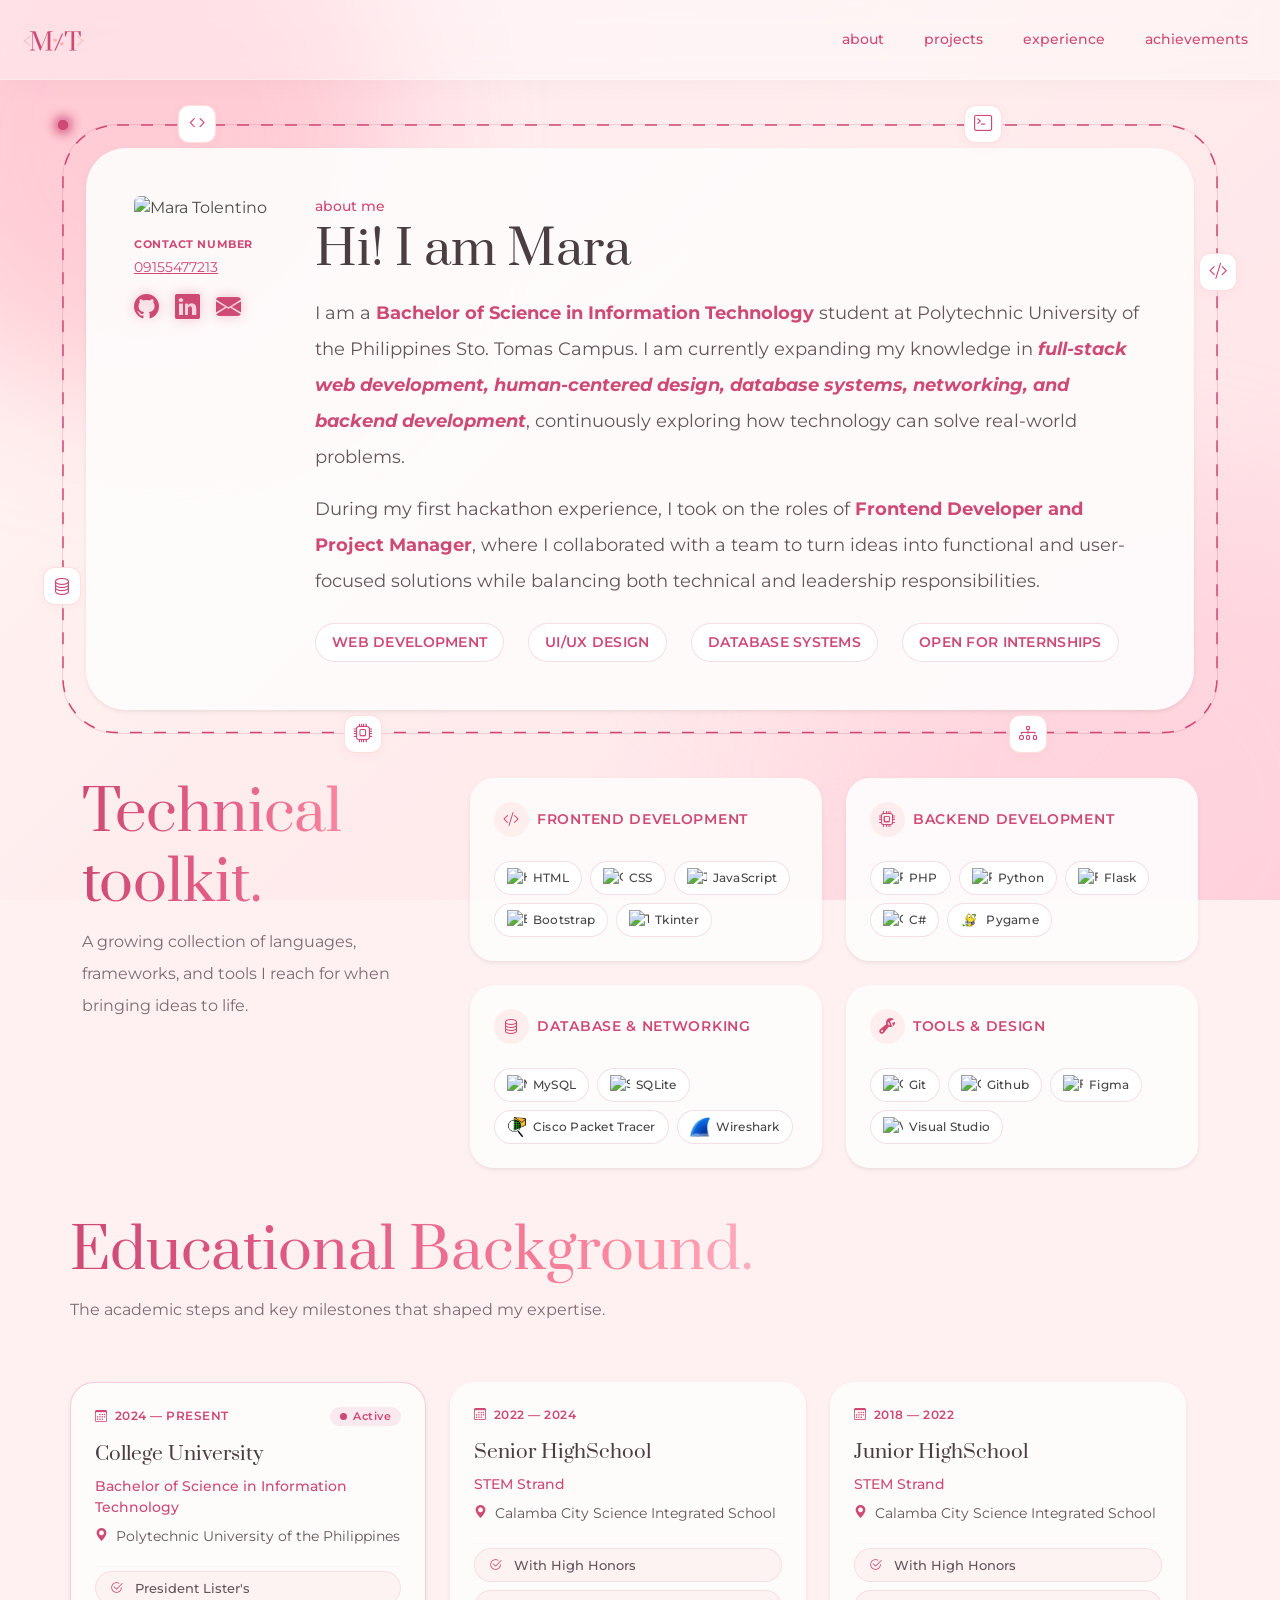
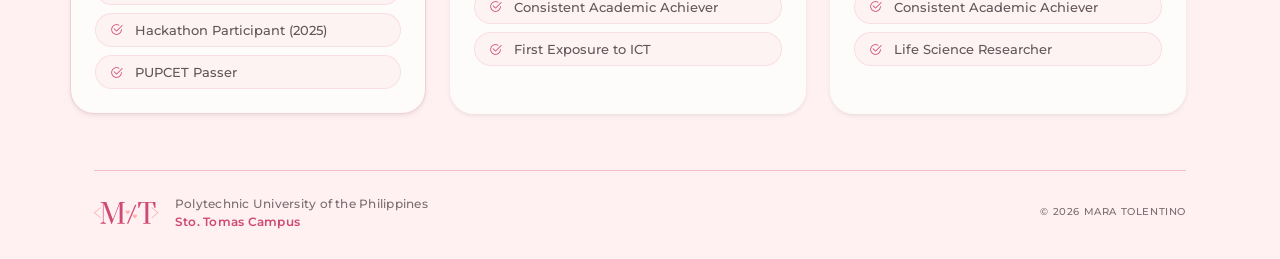
==== index.html @ 7e65f61d "codes are organized and commented" ====
<!doctype html>
<html lang="en">

<head>
    <meta charset="utf-8">
    <meta name="viewport" content="width=device-width, initial-scale=1">
    <title>Mara Tolentino</title>

    <link rel="icon" type="image/svg+xml" href="LOGO.svg">

    <link rel="preconnect" href="https://fonts.googleapis.com">
    <link rel="preconnect" href="https://fonts.gstatic.com" crossorigin>
    <link
        href="https://fonts.googleapis.com/css2?family=Montserrat:ital,wght@0,100..900;1,100..900&family=Prata&display=swap"
        rel="stylesheet">

    <link href="https://cdn.jsdelivr.net/npm/bootstrap@5.3.8/dist/css/bootstrap.min.css" rel="stylesheet"
        integrity="sha384-sRIl4kxILFvY47J16cr9ZwB07vP4J8+LH7qKQnuqkuIAvNWLzeN8tE5YBujZqJLB" crossorigin="anonymous">

    <link rel="stylesheet" href="https://cdn.jsdelivr.net/npm/bootstrap-icons@1.11.3/font/bootstrap-icons.min.css">

    <link rel="stylesheet" href="style.css">
</head>

<body>

    <div class="bg-blobs" aria-hidden="true">
        <span class="blob blob-1"></span>
        <span class="blob blob-2"></span>
        <span class="blob blob-3"></span>
    </div>

    <!-- GLASS NAVBAR -->
    <nav class="navbar navbar-expand-lg fixed-top navbar-glass px-4">
        <div class="container-fluid px-0">

            <a class="navbar-brand p-0" href="#">
                <img src="LOGO.svg" alt="Logo" width="60" height="60" class="d-inline-block align-text-top">
            </a>

            <button class="navbar-toggler" type="button" data-bs-toggle="collapse" data-bs-target="#navbarNav">
                <span class="navbar-toggler-icon"></span>
            </button>

            <!-- NAV LINKS -->
            <div class="collapse navbar-collapse justify-content-end" id="navbarNav">
                <ul class="navbar-nav monstext fw-medium text-lowercase gap-lg-4" style="font-size: 14px;">
                    <li class="nav-item"><a class="nav-link" href="index.html">about</a></li>
                    <li class="nav-item"><a class="nav-link" href="project.html">projects</a></li>
                    <li class="nav-item"><a class="nav-link" href="experience.html">experience</a></li>
                    <li class="nav-item"><a class="nav-link active" href="achievements.html">achievements</a></li>
                </ul>
            </div>
        </div>
    </nav>

    <div
        class="container-fluid min-vh-100 bg-pastel-pink d-flex flex-column align-items-center justify-content-center profile-hero-wrapper">

        <div class="container my-5 position-relative px-0 px-md-3">

            <!-- ABOUT ME -->
            <div class="p-4 p-md-5 bg-white-card rounded-card shadow-sm position-relative style-float structural-main-card scroll-animate"
                style="animation: bootstrap-float 5s ease-in-out infinite; will-change: transform;">

                <div class="card-background-decoration-frame d-none d-md-block" aria-hidden="true">
                    <span class="glow-node line-packet-1"></span>
                    <span class="glow-node line-packet-2"></span>

                    <svg class="circuit-broken-path-svg" width="100%" height="100%">
                        <rect x="0" y="0" width="100%" height="100%" rx="54" fill="none" />
                    </svg>
                </div>

                <!-- Floating icons -->
                <div class="hover-floating-icon icon-pos-top-left d-none d-md-flex">
                    <i class="bi bi-code"></i>
                </div>
                <div class="hover-floating-icon icon-pos-top-right d-none d-md-flex">
                    <i class="bi bi-terminal"></i>
                </div>
                <div class="hover-floating-icon icon-pos-mid-right d-none d-md-flex">
                    <i class="bi bi-code-slash"></i>
                </div>
                <div class="hover-floating-icon icon-pos-bot-right d-none d-md-flex">
                    <i class="bi bi-diagram-3"></i>
                </div>
                <div class="hover-floating-icon icon-pos-bot-mid d-none d-md-flex">
                    <i class="bi bi-cpu"></i>
                </div>
                <div class="hover-floating-icon icon-pos-bot-left d-none d-md-flex">
                    <i class="bi bi-database"></i>
                </div>

                <!-- Left content -->
                <div class="row g-4 gx-md-5 align-items-start position-relative" style="z-index: 5;">

                    <div class="col-12 col-md-auto d-flex flex-column align-items-md-start">
                        <img src="static/images/profile.png" alt="Mara Tolentino" class="img-fluid rounded-2 mb-3"
                            style="max-width: 280px; height: auto;">

                        <div class="text-start w-100">
                            <small class="text-pink fw-bold text-uppercase d-block mb-1 tracking-wider"
                                style="font-size: 11px;">Contact Number</small>
                            <span class="text-pink text-decoration-underline d-block mb-3 small">
                                09155477213
                            </span>

                            <div class="d-flex gap-3 align-items-center" style="color: #FFAEAC;">
                                <a href="https://github.com/maratolentino" class="lh-1"
                                    style="font-size: 25px; color: #FFAEAC;" aria-label="GitHub profile">
                                    <i class="bi bi-github"></i>
                                </a>
                                <a href="https://www.linkedin.com/in/mara-hanna-irish-tolentino-/" class="lh-1"
                                    style="font-size: 25px; color: #FFAEAC;" aria-label="LinkedIn profile">
                                    <i class="bi bi-linkedin" style="border-radius: 6px;"></i>
                                </a>
                                <a href="mailto:maratolentino12@gmail.com" class="lh-1"
                                    style="font-size: 25px; color: #FFAEAC;" aria-label="Send email">
                                    <i class="bi bi-envelope-fill" style="border-radius: 6px;"></i>
                                </a>
                            </div>
                        </div>
                    </div>

                    <!-- Right content -->
                    <div class="col-12 col-md text-start">
                        <span class="text-pink text-lowercase d-block mb-1 small fw-medium">about me</span>
                        <h1 class="display-5 prata text-dark-title mb-3">Hi! I am Mara</h1>

                        <div class="monstext text-secondary-copy fs-6 lh-lg">
                            <p class="mb-3" style="font-size: 18px;">
                                I am a <span class="fw-bold" style="color: #CF4975;">Bachelor of Science in Information
                                    Technology</span> student at
                                Polytechnic University of
                                the Philippines Sto. Tomas Campus. I am currently expanding my knowledge in <span
                                    class="fw-bold fst-italic" style="color: #CF4975;">full-stack web
                                    development, human-centered design, database systems, networking, and backend
                                    development</span>,
                                continuously exploring how technology can solve real-world problems.
                            </p>
                            <p class="mb-4" style="font-size: 18px;">
                                During my first hackathon experience, I took on the roles of <span class="fw-bold"
                                    style="color: #CF4975;">Frontend
                                    Developer and Project
                                    Manager</span>, where I collaborated with a team to turn ideas into functional and
                                user-focused
                                solutions while balancing both technical and leadership responsibilities.
                            </p>
                        </div>

                        <div class="d-flex flex-wrap gap-4 justify-content-start">
                            <span class="skill-chip text-pink text-uppercase fw-semibold py-2 px-3 rounded-pill"
                                style="font-size: 14px;">Web Development</span>
                            <span class="skill-chip text-pink text-uppercase fw-semibold py-2 px-3 rounded-pill"
                                style="font-size: 14px;">UI/UX Design</span>
                            <span class="skill-chip text-pink text-uppercase fw-semibold py-2 px-3 rounded-pill"
                                style="font-size: 14px;">Database Systems</span>
                            <span class="skill-chip text-pink text-uppercase fw-semibold py-2 px-3 rounded-pill"
                                style="font-size: 14px;">Open For Internships</span>
                        </div>
                    </div>
                </div>
            </div>

        </div>

        <!-- TECHNICAL TOOLKIT -->
        <div class="container my-3 py-1">
            <div class="row g-4 g-lg-5 align-items-start">

                <div class="col-12 col-lg-4 text-start scroll-animate">
                    <h2 class="display-4 prata lh-sm mb-2 text-gradient-project">Technical toolkit.</h2>
                    <p class="monstext text-secondary-copy lh-lg" style="font-size: 16px; opacity: 0.85;">
                        A growing collection of languages, frameworks, and tools I reach for when bringing ideas to
                        life.
                    </p>
                </div>

                <!-- TECHNICAL SKILLS CARDS -->
                <div class="col-12 col-lg-8">
                    <div class="row g-4">

                        <!--Frontend Development Card-->
                        <div class="col-12 col-md-6 scroll-animate hover-lift">
                            <div
                                class="bg-white-card border-0 rounded-4 shadow-sm p-4 h-100 toolkit-card transition-hover">
                                <div class="d-flex align-items-center mb-4 text-pink monstext fw-semibold text-uppercase tracking-wider"
                                    style="font-size: 14px;">
                                    <span
                                        class="badge rounded-circle p-2 me-2 d-flex align-items-center justify-content-center"
                                        style="background-color: rgba(255, 220, 219, 0.4); width: 35px; height: 35px;">
                                        <i class="bi bi-code-slash fs-6 text-pink"></i>
                                    </span>
                                    FRONTEND DEVELOPMENT
                                </div>
                                <div class="d-flex flex-wrap gap-2">
                                    <span class="skill-chip">
                                        <img src="https://cdn.jsdelivr.net/gh/devicons/devicon/icons/html5/html5-original.svg"
                                            alt="HTML5" class="skill-chip-icon">
                                        HTML
                                    </span>
                                    <span class="skill-chip">
                                        <img src="https://cdn.jsdelivr.net/gh/devicons/devicon/icons/css3/css3-original.svg"
                                            alt="CSS3" class="skill-chip-icon">
                                        CSS
                                    </span>
                                    <span class="skill-chip">
                                        <img src="https://cdn.jsdelivr.net/gh/devicons/devicon/icons/javascript/javascript-original.svg"
                                            alt="JavaScript" class="skill-chip-icon">
                                        JavaScript
                                    </span>
                                    <span class="skill-chip">
                                        <img src="https://cdn.jsdelivr.net/gh/devicons/devicon/icons/bootstrap/bootstrap-original.svg"
                                            alt="Bootstrap" class="skill-chip-icon">
                                        Bootstrap
                                    </span>
                                    <span class="skill-chip">
                                        <img src="https://cdn.jsdelivr.net/gh/devicons/devicon/icons/python/python-original.svg"
                                            alt="Tkinter" class="skill-chip-icon">
                                        Tkinter
                                    </span>
                                </div>
                            </div>
                        </div>

                        <!--Backend Development Card-->
                        <div class="col-12 col-md-6 scroll-animate hover-lift delay-1">
                            <div
                                class="bg-white-card border-0 rounded-4 shadow-sm p-4 h-100 toolkit-card transition-hover">
                                <div class="d-flex align-items-center mb-4 text-pink monstext fw-semibold text-uppercase tracking-wider"
                                    style="font-size: 14px;">
                                    <span
                                        class="badge rounded-circle p-2 me-2 d-flex align-items-center justify-content-center"
                                        style="background-color: rgba(255, 220, 219, 0.4); width: 35px; height: 35px;">
                                        <i class="bi bi-cpu fs-6 text-pink"></i>
                                    </span>
                                    BACKEND DEVELOPMENT
                                </div>
                                <div class="d-flex flex-wrap gap-2">
                                    <span class="skill-chip">
                                        <img src="https://cdn.jsdelivr.net/gh/devicons/devicon/icons/php/php-original.svg"
                                            alt="PHP" class="skill-chip-icon">
                                        PHP
                                    </span>
                                    <span class="skill-chip">
                                        <img src="https://cdn.jsdelivr.net/gh/devicons/devicon/icons/python/python-original.svg"
                                            alt="Python" class="skill-chip-icon">
                                        Python
                                    </span>
                                    <span class="skill-chip">
                                        <img src="https://cdn.jsdelivr.net/gh/devicons/devicon/icons/flask/flask-original.svg"
                                            alt="Flask" class="skill-chip-icon">
                                        Flask
                                    </span>
                                    <span class="skill-chip">
                                        <img src="https://cdn.jsdelivr.net/gh/devicons/devicon/icons/csharp/csharp-original.svg"
                                            alt="C#" class="skill-chip-icon">
                                        C#
                                    </span>
                                    <span class="skill-chip">
                                        <img src="static/images/pygame.png" alt="Pygame" class="skill-chip-icon">
                                        Pygame
                                    </span>
                                </div>
                            </div>
                        </div>

                        <!--Database & Networking Card-->
                        <div class="col-12 col-md-6 scroll-animate hover-lift delay-2">
                            <div
                                class="bg-white-card border-0 rounded-4 shadow-sm p-4 h-100 toolkit-card transition-hover">
                                <div class="d-flex align-items-center mb-4 text-pink monstext fw-semibold text-uppercase tracking-wider"
                                    style="font-size: 14px;">
                                    <span
                                        class="badge rounded-circle p-2 me-2 d-flex align-items-center justify-content-center"
                                        style="background-color: rgba(255, 220, 219, 0.4); width: 35px; height: 35px;">
                                        <i class="bi bi-database fs-6 text-pink"></i>
                                    </span>
                                    DATABASE & NETWORKING
                                </div>
                                <div class="d-flex flex-wrap gap-2">
                                    <span class="skill-chip">
                                        <img src="https://cdn.jsdelivr.net/gh/devicons/devicon/icons/mysql/mysql-original.svg"
                                            alt="MySQL" class="skill-chip-icon">
                                        MySQL
                                    </span>
                                    <span class="skill-chip">
                                        <img src="https://cdn.jsdelivr.net/gh/devicons/devicon/icons/sqlite/sqlite-original.svg"
                                            alt="SQLite" class="skill-chip-icon">
                                        SQLite
                                    </span>
                                    <span class="skill-chip">
                                        <img src="static/images/cisco.png" alt="Cisco Packet Tracer"
                                            class="skill-chip-icon">
                                        Cisco Packet Tracer
                                    </span>
                                    <span class="skill-chip">
                                        <img src="static/images/wireshark.png" alt="Wireshark" class="skill-chip-icon">
                                        Wireshark
                                    </span>
                                </div>
                            </div>
                        </div>

                        <!--Tools & Design Card-->
                        <div class="col-12 col-md-6 scroll-animate hover-lift delay-3">
                            <div
                                class="bg-white-card border-0 rounded-4 shadow-sm p-4 h-100 toolkit-card transition-hover">
                                <div class="d-flex align-items-center mb-4 text-pink monstext fw-semibold text-uppercase tracking-wider"
                                    style="font-size: 14px;">
                                    <span
                                        class="badge rounded-circle p-2 me-2 d-flex align-items-center justify-content-center"
                                        style="background-color: rgba(255, 220, 219, 0.4); width: 35px; height: 35px;">
                                        <i class="bi bi-wrench-adjustable fs-6 text-pink"></i>
                                    </span>
                                    TOOLS & DESIGN
                                </div>
                                <div class="d-flex flex-wrap gap-2">
                                    <span class="skill-chip">
                                        <img src="https://cdn.jsdelivr.net/gh/devicons/devicon/icons/git/git-original.svg"
                                            alt="Git" class="skill-chip-icon">
                                        Git
                                    </span>
                                    <span class="skill-chip">
                                        <img src="https://cdn.jsdelivr.net/gh/devicons/devicon/icons/github/github-original.svg"
                                            alt="Github" class="skill-chip-icon">
                                        Github
                                    </span>
                                    <span class="skill-chip">
                                        <img src="https://cdn.jsdelivr.net/gh/devicons/devicon/icons/figma/figma-original.svg"
                                            alt="Figma" class="skill-chip-icon">
                                        Figma
                                    </span>
                                    <span class="skill-chip">
                                        <img src="https://cdn.jsdelivr.net/gh/devicons/devicon/icons/visualstudio/visualstudio-plain.svg"
                                            alt="Visual Studio" class="skill-chip-icon">
                                        Visual Studio
                                    </span>
                                </div>
                            </div>
                        </div>

                    </div>
                </div>

                <!-- EDUCATIONAL BACKGROUND -->
                <div class="row mb-2">
                    <div class="col-12 text-start scroll-animate">
                        <h2 class="display-4 prata lh-sm mb-2 mt-5 text-gradient-project">Educational Background.</h2>
                        <p class="monstext text-secondary-copy lh-lg mb-0" style="font-size: 16px; opacity: 0.85;">
                            The academic steps and key milestones that shaped my expertise.
                        </p>
                    </div>
                </div>

                <div class="row g-4 align-items-stretch">

                    <!-- College University Card -->
                    <div class="col-12 col-md-4 scroll-animate">
                        <div class="bg-white-card border-0 rounded-4 shadow-sm p-4 h-100 edu-card edu-card-featured">


                            <div class="d-flex align-items-center justify-content-between mb-3">
                                <span class="edu-date-badge monstext">
                                    <i class="bi bi-calendar3 me-1"></i>
                                    2024 — Present
                                </span>
                                <span class="badge rounded-pill edu-active-badge monstext">
                                    <span class="edu-pulse-dot"></span>
                                    Active
                                </span>
                            </div>

                            <h3 class="prata text-dark-title mb-2 edu-card-title">College University</h3>
                            <p class="text-pink monstext fw-medium mb-1" style="font-size: 14px;">Bachelor of Science in
                                Information Technology</p>

                            <div class="d-flex align-items-start gap-2 mb-3">
                                <i class="bi bi-geo-alt-fill text-pink mt-1"
                                    style="font-size: 13px; flex-shrink: 0;"></i>
                                <span class="monstext text-secondary-copy" style="font-size: 14px; line-height: 2;">
                                    Polytechnic University of the Philippines
                                </span>
                            </div>

                            <hr class="edu-divider">

                            <div class="d-flex flex-column gap-2 mt-1">
                                <div class="edu-highlight-pill">
                                    <i class="bi bi-check2-circle text-pink me-2"></i>
                                    President Lister's
                                </div>
                                <div class="edu-highlight-pill">
                                    <i class="bi bi-check2-circle text-pink me-2"></i>
                                    Hackathon Participant (2025)
                                </div>
                                <div class="edu-highlight-pill">
                                    <i class="bi bi-check2-circle text-pink me-2"></i>
                                    PUPCET Passer
                                </div>
                            </div>

                        </div>
                    </div>

                    <!-- Senior High School Card -->
                    <div class="col-12 col-md-4 scroll-animate delay-1">
                        <div class="bg-white-card border-0 rounded-4 shadow-sm p-4 h-100 edu-card">

                            <div class="d-flex align-items-center gap-2 mb-3">
                                <span class="edu-date-badge monstext">
                                    <i class="bi bi-calendar3 me-1"></i>
                                    2022 — 2024
                                </span>
                            </div>

                            <h3 class="prata text-dark-title mb-2 edu-card-title">Senior HighSchool</h3>
                            <p class="text-pink monstext fw-medium mb-1" style="font-size: 14px;">STEM Strand</p>

                            <div class="d-flex align-items-start gap-2 mb-3">
                                <i class="bi bi-geo-alt-fill text-pink mt-1"
                                    style="font-size: 13px; flex-shrink: 0;"></i>
                                <span class="monstext text-secondary-copy" style="font-size: 14px; line-height: 2;">
                                    Calamba City Science Integrated School
                                </span>
                            </div>

                            <hr class="edu-divider">

                            <div class="d-flex flex-column gap-2 mt-1">
                                <div class="edu-highlight-pill">
                                    <i class="bi bi-check2-circle text-pink me-2"></i>
                                    With High Honors
                                </div>
                                <div class="edu-highlight-pill">
                                    <i class="bi bi-check2-circle text-pink me-2"></i>
                                    Consistent Academic Achiever
                                </div>
                                <div class="edu-highlight-pill">
                                    <i class="bi bi-check2-circle text-pink me-2"></i>
                                    First Exposure to ICT
                                </div>
                            </div>

                        </div>
                    </div>

                    <!-- Junior High School Card -->
                    <div class="col-12 col-md-4 scroll-animate delay-2">
                        <div class="bg-white-card border-0 rounded-4 shadow-sm p-4 h-100 edu-card">

                            <div class="d-flex align-items-center gap-2 mb-3">
                                <span class="edu-date-badge monstext">
                                    <i class="bi bi-calendar3 me-1"></i>
                                    2018 — 2022
                                </span>
                            </div>

                            <h3 class="prata text-dark-title mb-2 edu-card-title">Junior HighSchool</h3>
                            <p class="text-pink monstext fw-medium mb-1" style="font-size: 14px;">STEM Strand</p>

                            <div class="d-flex align-items-start gap-2 mb-3">
                                <i class="bi bi-geo-alt-fill text-pink mt-1"
                                    style="font-size: 13px; flex-shrink: 0;"></i>
                                <span class="monstext text-secondary-copy" style="font-size: 14px; line-height: 2;">
                                    Calamba City Science Integrated School
                                </span>
                            </div>

                            <hr class="edu-divider">

                            <div class="d-flex flex-column gap-2 mt-1">
                                <div class="edu-highlight-pill">
                                    <i class="bi bi-check2-circle text-pink me-2"></i>
                                    With High Honors
                                </div>
                                <div class="edu-highlight-pill">
                                    <i class="bi bi-check2-circle text-pink me-2"></i>
                                    Consistent Academic Achiever
                                </div>
                                <div class="edu-highlight-pill">
                                    <i class="bi bi-check2-circle text-pink me-2"></i>
                                    Life Science Researcher
                                </div>
                            </div>

                        </div>
                    </div>

                </div>
            </div>

            <!-- FOOTER -->
            <footer class="container my-2 pt-5">

                <div class="border-top pt-4 d-flex flex-wrap justify-content-between align-items-center gap-1"
                    style="border-color: rgba(207, 73, 117, 0.3) !important;">

                    <div class="d-flex align-items-center">
                        <div class="me-3 d-flex align-items-center justify-content-center"
                            style="max-width: 65px; height: auto;">
                            <img src="LOGO.svg" alt="Mara Tolentino Logo" class="img-fluid">
                        </div>

                        <div class="monstext text-start" style="font-size: 12px; letter-spacing: 0.02em;">
                            <div class="text-secondary-copy fw-medium" style="opacity: 0.85;">Polytechnic University of
                                the
                                Philippines</div>
                            <div class="text-pink fw-semibold" style="font-size: 12px;">Sto. Tomas Campus</div>
                        </div>
                    </div>

                    <div class="monstext text-end" style="font-size: 10px; letter-spacing: 0.06em;">
                        <div class="text-secondary-copy fw-medium text-uppercase mb-1" style="opacity: 0.85;">&copy;
                            2026
                            Mara
                            Tolentino</div>
                    </div>
                </div>
            </footer>

            <script src="https://cdn.jsdelivr.net/npm/bootstrap@5.3.8/dist/js/bootstrap.bundle.min.js"
                integrity="sha384-FKyoEForCGlyvwx9Hj09JcYn3nv7wiPVlz7YYwJrWVcXK/BmnVDxM+D2scQbITxI"
                crossorigin="anonymous"></script>

            <!-- Scroll Animation Script -->
            <script>
                document.addEventListener("DOMContentLoaded", function () {
                    const animatedElements = document.querySelectorAll('.scroll-animate');

                    const observer = new IntersectionObserver((entries) => {
                        entries.forEach(entry => {
                            if (entry.isIntersecting) {
                                entry.target.classList.add('active');
                            }
                        });
                    }, {
                        threshold: 0.1 // Triggers when 10% of the element is visible
                    });

                    animatedElements.forEach(element => observer.observe(element));
                });
            </script>
</body>

</html>
---- style.css ----
/* Background */
body {
    background:
        radial-gradient(120% 80% at 0% 0%, #ffe4ec 0%, transparent 60%),
        radial-gradient(100% 100% at 100% 100%, #ffd1dc 0%, transparent 55%),
        linear-gradient(135deg, #fff7f4 0%, #ffe1e6 100%);
    background-attachment: fixed;
    background-color: #FFF0F2;
    min-height: 100vh;
    position: relative;
    overflow-x: clip;
    font-family: 'Montserrat', sans-serif;
    color: #4A4A4A;
}

/* Blobs */
.bg-blobs {
    position: fixed;
    inset: 0;
    z-index: -1;
    pointer-events: none;
    overflow: hidden;
}

.bg-blobs .blob {
    position: absolute;
    border-radius: 50%;
    filter: blur(70px);
    opacity: 0.55;
}

.bg-blobs .blob-1 {
    width: 520px;
    height: 520px;
    top: -120px;
    left: -120px;
    background: #ffb3c1;
    animation: floatSlow 20s ease-in-out infinite;
}

.bg-blobs .blob-2 {
    width: 600px;
    height: 600px;
    bottom: -200px;
    right: -160px;
    background: #ffd1dc;
    animation: floatSlow 25s ease-in-out -5s infinite;
}

.bg-blobs .blob-3 {
    width: 360px;
    height: 360px;
    top: 40%;
    left: 55%;
    background: #ffe4e1;
    opacity: 0.35;
    animation: floatSlow 22s ease-in-out -10s infinite;
}

/* Animations */
@keyframes floatSlow {
    0% { transform: translate(0px, 0px) scale(1) rotate(0deg); }
    33% { transform: translate(30px, -50px) scale(1.04) rotate(120deg); }
    66% { transform: translate(-20px, 20px) scale(0.96) rotate(240deg); }
    100% { transform: translate(0px, 0px) scale(1) rotate(360deg); }
}

@keyframes cardFloat {
    0% { transform: translateY(0px); }
    50% { transform: translateY(-10px); }
    100% { transform: translateY(0px); }
}

@keyframes bootstrap-float {
    0%, 100% { transform: translateY(0); }
    50% { transform: translateY(-0.75rem); }
}

@keyframes continuousCircuitLoop {
    0% { top: 0%; left: 0%; }
    25% { top: 0%; left: 100%; }
    50% { top: 100%; left: 100%; }
    75% { top: 100%; left: 0%; }
    100% { top: 0%; left: 0%; }
}

@keyframes brokenLineCircuitShift {
    from { stroke-dashoffset: 24; }
    to { stroke-dashoffset: 0; }
}

@keyframes tokenFloatStyleA {
    0%, 100% { transform: translate(-50%, -50%) translateY(0) rotate(0deg); }
    50% { transform: translate(-50%, -50%) translateY(-8px) rotate(4deg); }
}

@keyframes tokenFloatStyleB {
    0%, 100% { transform: translate(-50%, -50%) translateY(0) rotate(0deg); }
    50% { transform: translate(-50%, -50%) translateY(-6px) rotate(-4deg); }
}

@keyframes eduPulse {
    0%, 100% { opacity: 1; transform: scale(1); }
    50% { opacity: 0.4; transform: scale(1.35); }
}

@keyframes scrollAnimate {
    from { opacity: 0; transform: translateY(30px); }
    to { opacity: 1; transform: translateY(0); }
}

/* Fonts */
.monstext { font-family: 'Montserrat', sans-serif; }
.prata { font-family: 'Prata', serif; }

.text-dark-title { color: #4A3E43; }
.text-pink { color: #CF4975 !important; }
.text-secondary-copy { color: #64555B !important; }
.bg-pill { background-color: #FFDCDB !important; }

.tracking-wider { letter-spacing: 0.05em; }
.mt-6 { margin-top: 10rem !important; }

.rounded-card { border-radius: 40px !important; }
.bg-white-card { background-color: rgba(254, 251, 251, 0.95); }

/* NAVBAR */

.navbar-glass {
    background-color: rgba(255, 255, 255, 0.4);
    backdrop-filter: blur(12px);
    -webkit-backdrop-filter: blur(12px);
    border-bottom: 1px solid rgba(255, 255, 255, 0.3);
    box-shadow: 0 4px 30px rgba(0, 0, 0, 0.03);
    --bs-navbar-color: #CF4975;
    --bs-navbar-hover-color: #a83258;
    --bs-navbar-active-color: #CF4975;
    --bs-navbar-disabled-color: rgba(207, 73, 117, 0.3);
}

/* ABOUT PAGE */

.profile-hero-wrapper { padding-top: 100px !important; }
.structural-main-card { overflow: visible !important; }

.card-background-decoration-frame {
    position: absolute;
    top: -24px;
    left: -24px;
    width: calc(100% + 48px);
    height: calc(100% + 48px);
    border: 1.5px solid rgba(207, 73, 117, 0.2);
    border-radius: 54px;
    pointer-events: none;
    z-index: 1;
}

/* Floating icons */
.glow-node {
    position: absolute;
    width: 10px;
    height: 10px;
    background-color: #CF4975;
    border-radius: 50%;
    box-shadow: 0 0 12px 2px rgba(207, 73, 117, 0.8);
    z-index: 5;
    margin-top: -5px;
    margin-left: -5px;
}

.line-packet-1 { animation: continuousCircuitLoop 12s linear infinite; }
.line-packet-2 { animation: continuousCircuitLoop 12s linear infinite; animation-delay: -6s; }

.circuit-broken-path-svg {
    position: absolute;
    top: 0;
    left: 0;
    width: 100%;
    height: 100%;
    pointer-events: none;
    overflow: visible;
}

.circuit-broken-path-svg rect {
    stroke: #CF4975;
    stroke-width: 1.5px;
    stroke-dasharray: 12 12;
    animation: brokenLineCircuitShift 0.8s linear infinite;
}

/* Hover floating icons */
.hover-floating-icon {
    position: absolute;
    width: 38px;
    height: 38px;
    background-color: #ffffff;
    border: 1px solid rgba(255, 220, 219, 0.9);
    border-radius: 11px;
    color: #CF4975;
    font-size: 1.15rem;
    display: flex;
    align-items: center;
    justify-content: center;
    box-shadow: 0 3px 12px rgba(207, 73, 117, 0.05);
    z-index: 10;
    transform: translate(-50%, -50%);
    transition: transform 0.25s ease, border-color 0.25s ease;
}

.hover-floating-icon:hover {
    border-color: #CF4975;
    transform: translate(-50%, -50%) scale(1.15) !important;
}

.icon-pos-top-left { top: -24px; left: 10%; animation: tokenFloatStyleA 4.2s ease-in-out infinite; }
.icon-pos-top-right { top: -24px; left: 81%; animation: tokenFloatStyleB 5.0s ease-in-out 0.3s infinite; }
.icon-pos-mid-right { top: 22%; left: calc(100% + 24px); animation: tokenFloatStyleA 4.6s ease-in-out 0.7s infinite; }
.icon-pos-bot-right { top: calc(100% + 24px); left: 85%; animation: tokenFloatStyleB 4.8s ease-in-out 1.2s infinite; }
.icon-pos-bot-mid { top: calc(100% + 24px); left: 25%; animation: tokenFloatStyleA 5.4s ease-in-out 0.1s infinite; }
.icon-pos-bot-left { top: 78%; left: -24px; animation: tokenFloatStyleB 4.0s ease-in-out 0.5s infinite; }

/* CHIPS & BADGES */
/*chip*/
.skill-chip {
    display: inline-flex;
    align-items: center;
    gap: 6px;
    padding: 6px 12px;
    background-color: #fff;
    border: 1.5px solid rgba(207, 73, 117, 0.18);
    border-radius: 50px;
    font-size: 12px;
    font-weight: 500;
    color: #444;
    font-family: 'Montserrat', sans-serif;
    letter-spacing: 0.02em;
    transition: border-color 0.2s ease, box-shadow 0.2s ease;
    cursor: default;
    white-space: nowrap;
}

.skill-chip:hover {
    border-color: rgba(207, 73, 117, 0.45);
    box-shadow: 0 2px 10px rgba(207, 73, 117, 0.12);
}

.skill-chip-icon {
    width: 20px;
    height: 20px;
    object-fit: contain;
    flex-shrink: 0;
}

/*badge*/
.tech-badge-container {
    display: flex;
    flex-direction: column;
    gap: 0;
    margin: 0;
}

.tech-badge-container:has(> .tech-badge),
.tech-badge-container:has(> .skill-chip) {
    flex-direction: row;
    flex-wrap: wrap;
    gap: 8px;
}

.tech-badge {
    display: inline-flex;
    align-items: center;
    justify-content: center;
    gap: 6px;
    padding: 6px 12px;
    background-color: #fff;
    border: 1.5px solid rgba(207, 73, 117, 0.18);
    border-radius: 50px;
    font-size: 13px;
    font-weight: 500;
    color: #CF4975;
    font-family: 'Montserrat', sans-serif;
    letter-spacing: 0.02em;
    transition: all 0.3s cubic-bezier(0.34, 1.56, 0.64, 1);
    cursor: default;
    position: relative;
    overflow: hidden;
    white-space: nowrap;
}

.tech-badge::before {
    content: '';
    position: absolute;
    inset: 0;
    background: linear-gradient(135deg, rgba(207, 73, 117, 0.1) 0%, transparent 100%);
    opacity: 0;
    transition: opacity 0.3s ease;
    pointer-events: none;
}

.tech-badge:hover {
    border-color: rgba(207, 73, 117, 0.45);
    box-shadow: 0 4px 15px rgba(207, 73, 117, 0.15);
    transform: translateY(-2px);
    background-color: rgba(255, 250, 250, 0.8);
}

.tech-badge:hover::before { opacity: 1; }

.tech-badge-label {
    font-weight: 600;
    color: #9A3A56;
    font-size: 11px;
    letter-spacing: 0.05em;
    text-transform: uppercase;
}

.tech-badge-section {
    display: flex;
    flex-direction: column;
    margin-bottom: 16px;
}

.tech-badge-section:last-child { margin-bottom: 0; }

.tech-badge-section-title {
    display: block;
    font-size: 11px;
    font-weight: 700;
    letter-spacing: 0.05em;
    color: #9A3A56;
    margin-bottom: 8px;
    text-transform: uppercase;
}

/* Status badge */
.project-status-badge {
    background-color: rgba(207, 73, 117, 0.12);
    color: #CF4975;
    border: none;
    font-size: 0.75rem;
    font-weight: 700;
    letter-spacing: 0.04em;
    text-transform: uppercase;
    padding: 0.5rem 0.95rem;
    display: inline-flex;
    align-items: center;
    gap: 0.55rem;
    border-radius: 999px;
    box-shadow: inset 0 0 0 1px rgba(207, 73, 117, 0.22);
}

.project-status-badge::before {
    content: '';
    width: 8px;
    height: 8px;
    border-radius: 50%;
    background-color: #CF4975;
    display: inline-block;
}

.project-status-in-progress::before { animation: eduPulse 1.8s ease-in-out infinite; }

/* TECHNICAL TOOLKIT */
.toolkit-card {
    border-radius: 24px !important;
    background-color: rgba(254, 251, 251, 0.95);
    transition: transform 0.3s ease-in, box-shadow 0.3s ease-in;
}

.toolkit-card:hover {
    transform: translateY(-8px);
    box-shadow: 0 12px 30px rgba(207, 73, 117, 0.12) !important;
}

.text-gradient-toolkit {
    background: linear-gradient(135deg, #CF4975 0%, #ff8fa3 50%, #FFDCDB 100%);
    background-size: 100%;
    -webkit-background-clip: text;
    -webkit-text-fill-color: transparent;
    background-clip: text;
    display: inline-block;
}

.toolkit-progress-wrapper {
    background-color: rgba(255, 220, 219, 0.4) !important;
    height: 6px !important;
    border-radius: 10px !important;
    overflow: hidden;
}

.toolkit-gradient-bar {
    background: linear-gradient(90deg, #CF4975 0%, #FFDCDB 100%) !important;
    border-radius: 10px !important;
}

/* EDUCATIONAL BACKGROUND */

.edu-card {
    border-radius: 24px !important;
    background-color: rgba(254, 251, 251, 0.95);
    transition: transform 0.3s ease-in, box-shadow 0.3s ease-in;
}

.edu-card:hover {
    transform: translateY(-8px);
    box-shadow: 0 12px 30px rgba(207, 73, 117, 0.12) !important;
}

.edu-card-featured { border: 1.5px solid rgba(207, 73, 117, 0.25) !important; }

.edu-card-title {
    font-size: 1.2rem;
    line-height: 1.35;
    color: #4A3E43;
}

.edu-date-badge {
    font-size: 12px;
    font-weight: 600;
    color: #CF4975;
    letter-spacing: 0.04em;
    text-transform: uppercase;
}

.edu-active-badge {
    background-color: rgba(207, 73, 117, 0.1) !important;
    color: #CF4975 !important;
    font-size: 11px;
    font-weight: 600;
    letter-spacing: 0.04em;
    display: inline-flex;
    align-items: center;
    gap: 6px;
    padding: 4px 10px;
}

.edu-pulse-dot {
    display: inline-block;
    width: 7px;
    height: 7px;
    background-color: #CF4975;
    border-radius: 50%;
    animation: eduPulse 1.8s ease-in-out infinite;
    flex-shrink: 0;
}

.edu-divider {
    border: none;
    border-top: 1.5px solid rgba(207, 73, 117, 0.12);
    margin: 0.75rem 0 0.25rem;
}

.edu-highlight-pill {
    display: flex;
    align-items: flex-start;
    gap: 4px;
    background-color: rgba(255, 220, 219, 0.25);
    border: 1px solid rgba(207, 73, 117, 0.12);
    border-radius: 50px;
    padding: 7px 14px;
    font-family: 'Montserrat', sans-serif;
    font-size: 13px;
    font-weight: 500;
    color: #64555B;
    line-height: 1.4;
    transition: border-color 0.2s ease, background-color 0.2s ease;
}

.edu-highlight-pill:hover {
    border-color: rgba(207, 73, 117, 0.35);
    background-color: rgba(255, 220, 219, 0.45);
}

/* PROJECTS */

.text-gradient-project {
    background: linear-gradient(90deg, #CF4975 0%, #E25D87 40%, #FF8FA3 85%, #FFAEC0 100%);
    background-size: 100%;
    -webkit-background-clip: text;
    -webkit-text-fill-color: transparent;
    background-clip: text;
    display: inline-block;
}

.project-image-placeholder {
    background-color: #E2E2E2 !important;
    width: 100%;
    aspect-ratio: 4 / 3;
    object-fit: cover;
    overflow: hidden;
    position: relative;
}

.project-image-placeholder img { width: 100%; height: 100%; object-fit: cover; display: block; }

/* MODAL */

.project-modal-box { background-color: #FFFBF9 !important; }

.project-modal-image-placeholder {
    background-color: #f5eeef !important;
    width: 100%;
    aspect-ratio: 4 / 3;
    overflow: visible;
    position: relative;
}

.project-modal-image-placeholder img {
    width: 100% !important;
    height: 100% !important;
    object-fit: cover !important;
    display: block !important;
}

.project-modal-image-placeholder .carousel,
.project-modal-image-placeholder .carousel-inner {
    height: 100% !important;
    width: 100%;
}

.project-modal-image-placeholder .carousel-item { height: 100% !important; }

.project-modal-box a.text-pink:hover {
    color: #A63258 !important;
    text-decoration: underline !important;
}

.project-modal-image-placeholder .carousel-control-prev,
.project-modal-image-placeholder .carousel-control-next {
    width: 10%;
    opacity: 1;
    z-index: 20;
}

.project-modal-image-placeholder .carousel-control-prev-icon,
.project-modal-image-placeholder .carousel-control-next-icon {
    background-color: rgba(207, 73, 117, 0.65);
    border-radius: 50%;
    padding: 18px;
    background-size: 50% 50%;
}

/* EXPERIENCES */

.timeline-track-container {
    max-width: 1100px;
    position: relative;
    padding: 20px 0;
}

.timeline-center-axis {
    position: absolute;
    top: 0;
    bottom: 0;
    left: 50%;
    width: 2px;
    background-image: linear-gradient(to bottom, #CF4975 50%, transparent 50%);
    background-size: 2px 14px;
    background-repeat: repeat-y;
    transform: translateX(-50%);
    z-index: 1;
}

.timeline-row-gap { margin-bottom: 5.5rem !important; }

.timeline-node-marker {
    position: absolute;
    left: 50%;
    top: 0;
    width: 38px;
    height: 38px;
    background-color: #ffffff;
    border: 1px solid rgba(255, 220, 219, 0.9);
    border-radius: 11px;
    transform: translate(-50%, 0);
    z-index: 10;
    box-shadow: 0 4px 12px rgba(207, 73, 117, 0.06);
    font-size: 1.1rem;
}

.timeline-image-swipe-placeholder {
    background-color: rgba(246, 233, 235, 0.7) !important;
    width: 100%;
    aspect-ratio: 4 / 3;
    object-fit: cover;
    overflow: hidden;
}

.timeline-carousel-dots button {
    width: 8px !important;
    height: 8px !important;
    border-radius: 50% !important;
    background-color: #CF4975 !important;
    opacity: 0.3 !important;
    border: none !important;
    margin: 0 5px !important;
    transition: opacity 0.2s ease, transform 0.2s ease;
}

.timeline-carousel-dots button.active {
    opacity: 1 !important;
    transform: scale(1.2);
}

.timeline-tag-pill {
    background-color: #FFAEAC !important;
    color: #ffffff !important;
    font-family: 'Montserrat', sans-serif;
    font-size: 11px;
}

.timeline-institute-pill {
    background-color: rgba(207, 73, 117, 0.1) !important;
    color: #CF4975 !important;
    font-family: 'Montserrat', sans-serif;
    font-size: 11px;
    white-space: normal;
    text-align: left;
    line-height: 1.4;
}

/* ACHIEVEMENTS */

.timeline-block { padding-top: 5px; position: relative; }

.timeline-block::before {
    content: '';
    position: absolute;
    top: 22px;
    right: 0;
    width: 82%;
    height: 1.5px;
    background-color: #F6CCD3;
}

.year-label {
    font-family: 'Playfair Display', serif;
    font-size: 2.2rem;
    color: #C05C72;
    font-weight: 500;
    position: absolute;
    top: -5px;
    left: 0;
    width: 15%;
}

.timeline-events-wrapper {
    margin-left: 18%;
    padding-top: 35px;
}

.timeline-item {
    margin-bottom: 1.5rem;
    display: flex;
    align-items: flex-start;
}

.timeline-item:last-child { margin-bottom: 0; }

.icon-box {
    width: 42px;
    height: 42px;
    background-color: #FFFFFF;
    border: 1.5px solid rgba(207, 73, 117, 0.3);
    border-radius: 12px;
    display: flex;
    align-items: center;
    justify-content: center;
    color: #CF4975;
    font-size: 1.1rem;
    box-shadow: 0 0 12px rgba(207, 73, 117, 0.25);
    transition: border-color 0.2s ease, box-shadow 0.2s ease;
    flex-shrink: 0;
}

.icon-box:hover {
    border-color: rgba(207, 73, 117, 0.6);
    box-shadow: 0 0 16px rgba(207, 73, 117, 0.4);
}

.event-title {
    font-size: 1.05rem;
    font-weight: 500;
    color: #434343;
    line-height: 1.3;
}

.event-sub {
    font-size: 0.85rem;
    font-weight: 400;
    color: #64555B;
}

.main-title {
    font-family: 'Playfair Display', serif;
    color: #C05C72;
    font-weight: 600;
    font-size: 2.8rem;
    line-height: 1.1;
}

.subtitle {
    font-size: 0.9rem;
    font-weight: 400;
    letter-spacing: 0.3px;
}

/* SOCIAL ICONS */

.d-flex.gap-3.align-items-center a[aria-label] {
    color: #CF4975 !important;
    filter: drop-shadow(0 0 6px rgba(207, 73, 117, 0.4));
    transition: filter 0.2s ease, color 0.2s ease;
}

.d-flex.gap-3.align-items-center a[aria-label]:hover {
    filter: drop-shadow(0 0 10px rgba(207, 73, 117, 0.7));
}

/* SCROLL ANIMATIONS */

.scroll-animate {
    opacity: 0;
    transform: translateY(30px);
    transition: opacity 0.8s ease-out, transform 0.8s ease-out;
}

.scroll-animate.active {
    opacity: 1 !important;
    transform: translateY(0) !important;
}

/* Staggered animation delays */
.delay-1 { transition-delay: 0.1s; }
.delay-2 { transition-delay: 0.2s; }
.delay-3 { transition-delay: 0.3s; }

/* RESPONSIVE DESIGN */

/* Desktop layout: Sticky sidebar */
@media (min-width: 992px) {
    .container.timeline-container .row > .col-lg-4 {
        position: fixed !important;
        width: 33.33333%;
        top: 50px;
        left: 5%;
    }

    .container.timeline-container .row > .col-lg-8 {
        margin-left: auto !important;
    }
}

/* Tablet adjustments */
@media (max-width: 991.98px) {
    .display-1 { font-size: 2.5rem !important; }
    .display-2 { font-size: 2rem !important; }
    .display-3 { font-size: 1.75rem !important; }
    .display-4 { font-size: 2.0rem !important; }

    h1, .h1 { font-size: 1.5rem !important; }
    h2, .h2 { font-size: 1.25rem !important; }
    h3, .h3 { font-size: 1.1rem !important; }
    h4, .h4 { font-size: 1rem !important; }

    p, .text-muted, .subtitle { font-size: 0.85rem !important; }
    .navbar-nav .nav-link { font-size: 0.8rem !important; }

    .event-title { font-size: 0.9rem !important; }
    .event-sub { font-size: 0.8rem !important; }
    .year-label { font-size: 1.5rem !important; }

    .timeline-block::before { width: 75%; }
    .year-label { width: 20%; }
    .timeline-events-wrapper { margin-left: 25%; }

    .badge, .skill-tag, .tag, [class*="badge"], [class*="tag"], [class*="pill"] {
        font-size: 0.65rem !important;
        padding: 0.3rem 0.7rem !important;
    }

    .d-flex.gap-3.align-items-center a[aria-label] { font-size: 16px !important; }
    .d-flex.flex-wrap.gap-4.justify-content-start { gap: 0.5rem !important; }
}

/* Mobile adjustments */
@media (max-width: 575.98px) {
    .timeline-block::before { display: none; }

    .year-label {
        position: relative;
        width: 100%;
        margin-bottom: 10px;
    }

    .timeline-events-wrapper {
        margin-left: 0;
        padding-top: 10px;
    }

    .modal-dialog { margin: 1.5rem; }

    footer, footer * { font-size: 0.75rem !important; }
}
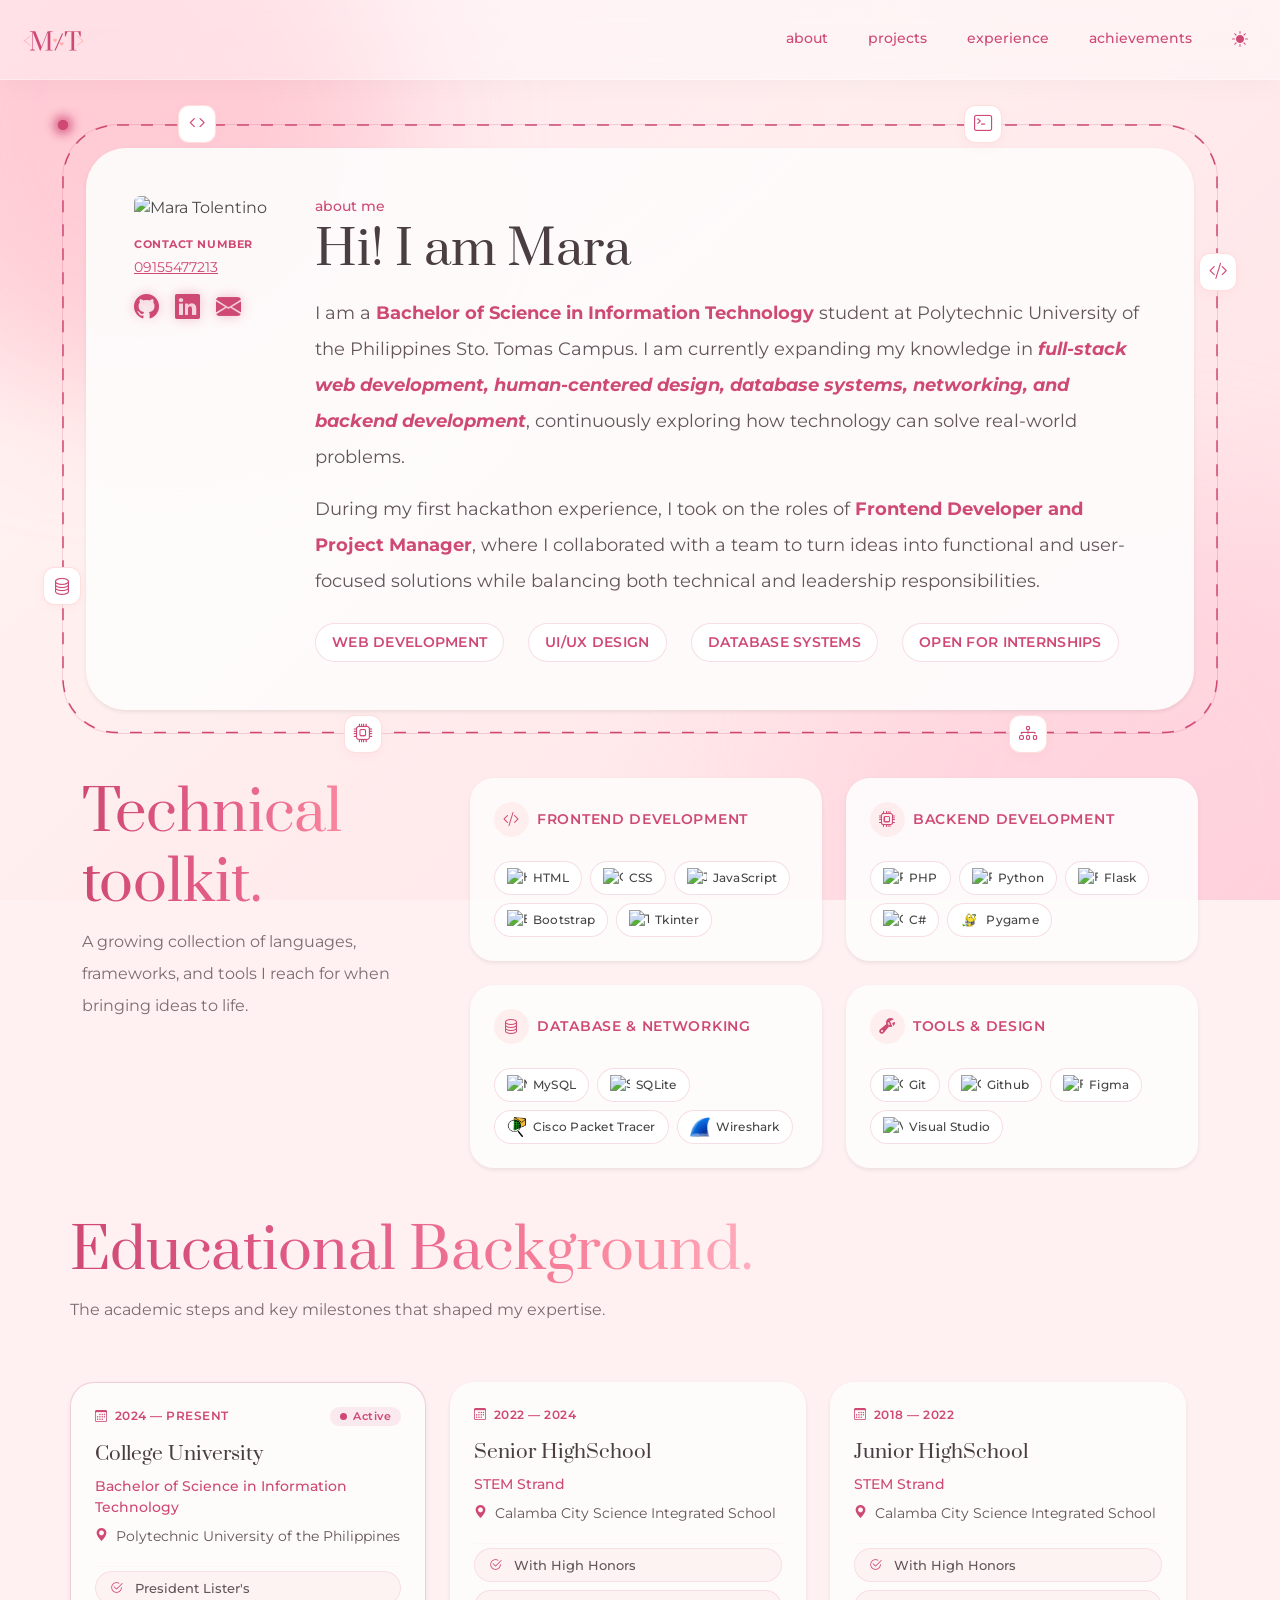
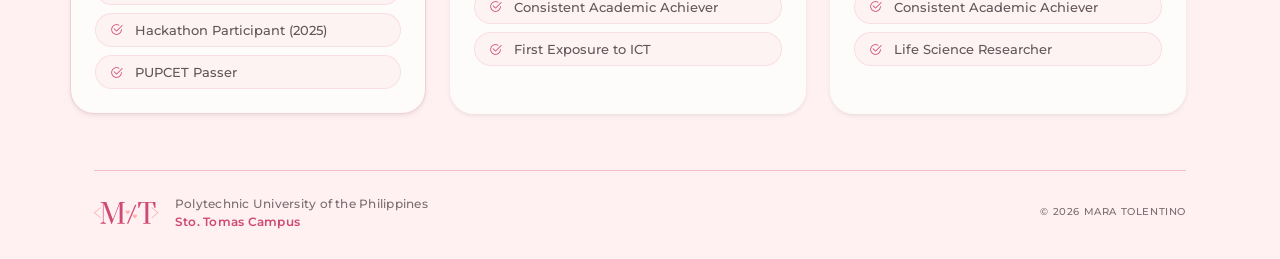
==== commit c2efac0d: "dark mode and light mode toggle" ====
--- a/index.html
+++ b/index.html
@@ -45,10 +45,19 @@
             <!-- NAV LINKS -->
             <div class="collapse navbar-collapse justify-content-end" id="navbarNav">
                 <ul class="navbar-nav monstext fw-medium text-lowercase gap-lg-4" style="font-size: 14px;">
-                    <li class="nav-item"><a class="nav-link" href="index.html">about</a></li>
+                    <li class="nav-item"><a class="nav-link active" href="index.html">about</a></li>
                     <li class="nav-item"><a class="nav-link" href="project.html">projects</a></li>
                     <li class="nav-item"><a class="nav-link" href="experience.html">experience</a></li>
-                    <li class="nav-item"><a class="nav-link active" href="achievements.html">achievements</a></li>
+                    <li class="nav-item"><a class="nav-link" href="achievements.html">achievements</a></li>
+
+                    <!-- THEME TOGGLE BUTTON -->
+                    <li class="nav-item">
+                        <button
+                            class="btn btn-link nav-link py-2 px-0 px-lg-2 d-flex align-items-center justify-content-center border-0 shadow-none"
+                            id="bd-theme-toggle" type="button" aria-label="Toggle theme">
+                            <i class="bi bi-sun-fill theme-icon-active" style="font-size: 16px;"></i>
+                        </button>
+                    </li>
                 </ul>
             </div>
         </div>
@@ -542,6 +551,60 @@
                     animatedElements.forEach(element => observer.observe(element));
                 });
             </script>
+
+            <!-- Theme Toggle Script -->
+            <script>
+                (() => {
+                    'use strict'
+
+                    const getStoredTheme = () => localStorage.getItem('theme')
+                    const setStoredTheme = theme => localStorage.setItem('theme', theme)
+
+                    const getPreferredTheme = () => {
+                        const storedTheme = getStoredTheme()
+                        if (storedTheme) {
+                            return storedTheme
+                        }
+                        return window.matchMedia('(prefers-color-scheme: dark)').matches ? 'dark' : 'light'
+                    }
+
+                    const setTheme = theme => {
+                        document.documentElement.setAttribute('data-bs-theme', theme)
+                    }
+
+                    const currentTheme = getPreferredTheme()
+                    setTheme(currentTheme)
+
+                    const updateToggleIcon = (theme) => {
+                        const toggleButton = document.querySelector('#bd-theme-toggle')
+                        if (!toggleButton) return
+
+                        const icon = toggleButton.querySelector('.theme-icon-active')
+                        if (theme === 'dark') {
+                            icon.className = 'bi bi-moon-stars-fill theme-icon-active'
+                        } else {
+                            icon.className = 'bi bi-sun-fill theme-icon-active'
+                        }
+                    }
+
+                    window.addEventListener('DOMContentLoaded', () => {
+                        const activeTheme = getPreferredTheme()
+                        updateToggleIcon(activeTheme)
+
+                        const toggleButton = document.querySelector('#bd-theme-toggle')
+                        if (toggleButton) {
+                            toggleButton.addEventListener('click', () => {
+                                // Flip the current state
+                                const newTheme = document.documentElement.getAttribute('data-bs-theme') === 'dark' ? 'light' : 'dark'
+
+                                setStoredTheme(newTheme)
+                                setTheme(newTheme)
+                                updateToggleIcon(newTheme)
+                            })
+                        }
+                    })
+                })()
+            </script>
 </body>
 
 </html>
--- a/style.css
+++ b/style.css
@@ -802,3 +802,117 @@
 
     footer, footer * { font-size: 0.75rem !important; }
 }
+
+/* Theme Toggle */
+#bd-theme-toggle {
+    color: #CF4975 !important;
+    transition: transform 0.2s ease, color 0.2s ease;
+}
+
+#bd-theme-toggle:hover {
+    color: #a83258 !important;
+    transform: scale(1.1);
+}
+
+[data-bs-theme="dark"] #bd-theme-toggle {
+    color: #f7eef1 !important;
+}
+
+[data-bs-theme="dark"] #bd-theme-toggle:hover {
+    color: #CF4975 !important;
+}
+
+/* Color Mode Adjustments */
+[data-bs-theme="dark"] {
+    body {
+        background: 
+            radial-gradient(120% 80% at 0% 0%, #2b1c22 0%, transparent 60%),
+            radial-gradient(100% 100% at 100% 100%, #241419 0%, transparent 55%),
+            linear-gradient(135deg, #1f1418 0%, #120b0d 100%);
+        background-color: #120b0d;
+        color: #e3d5da;
+    }
+
+    /* Glass Navbar  */
+    .navbar-glass {
+        background-color: rgba(18, 11, 13, 0.45) !important;
+        border-bottom: 1px solid rgba(255, 255, 255, 0.08) !important;
+        box-shadow: 0 4px 30px rgba(0, 0, 0, 0.2) !important;
+    }
+
+    .bg-white-card, .toolkit-card, .edu-card, .bg-white {
+        background-color: rgba(30, 20, 24, 0.8) !important;
+        color: #e3d5da !important;
+    }
+
+    /* Chips, Badge, Pills & Icons */
+    .skill-chip {
+        background-color: rgba(207, 73, 117, 0.15) !important; 
+        border: 1px solid rgba(207, 73, 117, 0.4) !important;
+        color: #fceef2 !important;
+    }
+    .skill-chip:hover {
+        background-color: rgba(207, 73, 117, 0.25) !important;
+        border-color: rgba(207, 73, 117, 0.6) !important;
+    }
+
+    .badge {
+        background-color: rgba(207, 73, 117, 0.15) !important; 
+        border: 1px solid rgba(207, 73, 117, 0.4) !important;
+        color: #fceef2 !important;
+    }
+
+    .timeline-node-marker{
+        background-color: rgba(207, 73, 117, 0.15) !important; 
+        border: 1px solid rgba(207, 73, 117, 0.4) !important;
+        color: #fceef2 !important;
+    }
+
+    .icon-box {
+        background-color: rgba(207, 73, 117, 0.15) !important; 
+        border: 1px solid rgba(207, 73, 117, 0.4) !important;
+        color: #fceef2 !important;
+    }
+
+    .edu-highlight-pill {
+        background-color: rgba(207, 73, 117, 0.15) !important; 
+        border: 1px solid rgba(207, 73, 117, 0.4) !important;
+        color: #fceef2 !important;
+    }
+    .edu-highlight-pill:hover {
+        background-color: rgba(207, 73, 117, 0.25) !important;
+        border-color: rgba(207, 73, 117, 0.6) !important;
+    }
+
+    /* Micro Layout Polish & Global Text Values */
+    .text-dark-title, .event-title, .edu-card-title, h1, h2, h3, h5 {
+        color: #f7eef1 !important;
+    }
+    .text-secondary-copy, .event-sub, p.text-muted {
+        color: #c2b2b8 !important;
+    }
+    .edu-divider {
+        border-top: 1.5px solid rgba(255, 255, 255, 0.1) !important;
+    }
+    .dropdown-menu {
+        background-color: rgba(30, 20, 24, 0.95) !important;
+        border: 1px solid rgba(255, 255, 255, 0.08) !important;
+    }
+    .dropdown-item {
+        color: #e3d5da !important;
+    }
+    .dropdown-item:hover, .dropdown-item.active {
+        background-color: rgba(207, 73, 117, 0.2) !important;
+        color: #fff !important;
+    }
+    .hover-floating-icon {
+        background-color: #1e1418 !important;
+        border-color: rgba(207, 73, 117, 0.3) !important;
+    }
+    .project-modal-box {
+        background-color: #160e11 !important;
+    }
+    .bi-check2 {
+        color: #CF4975 !important;
+    }
+}
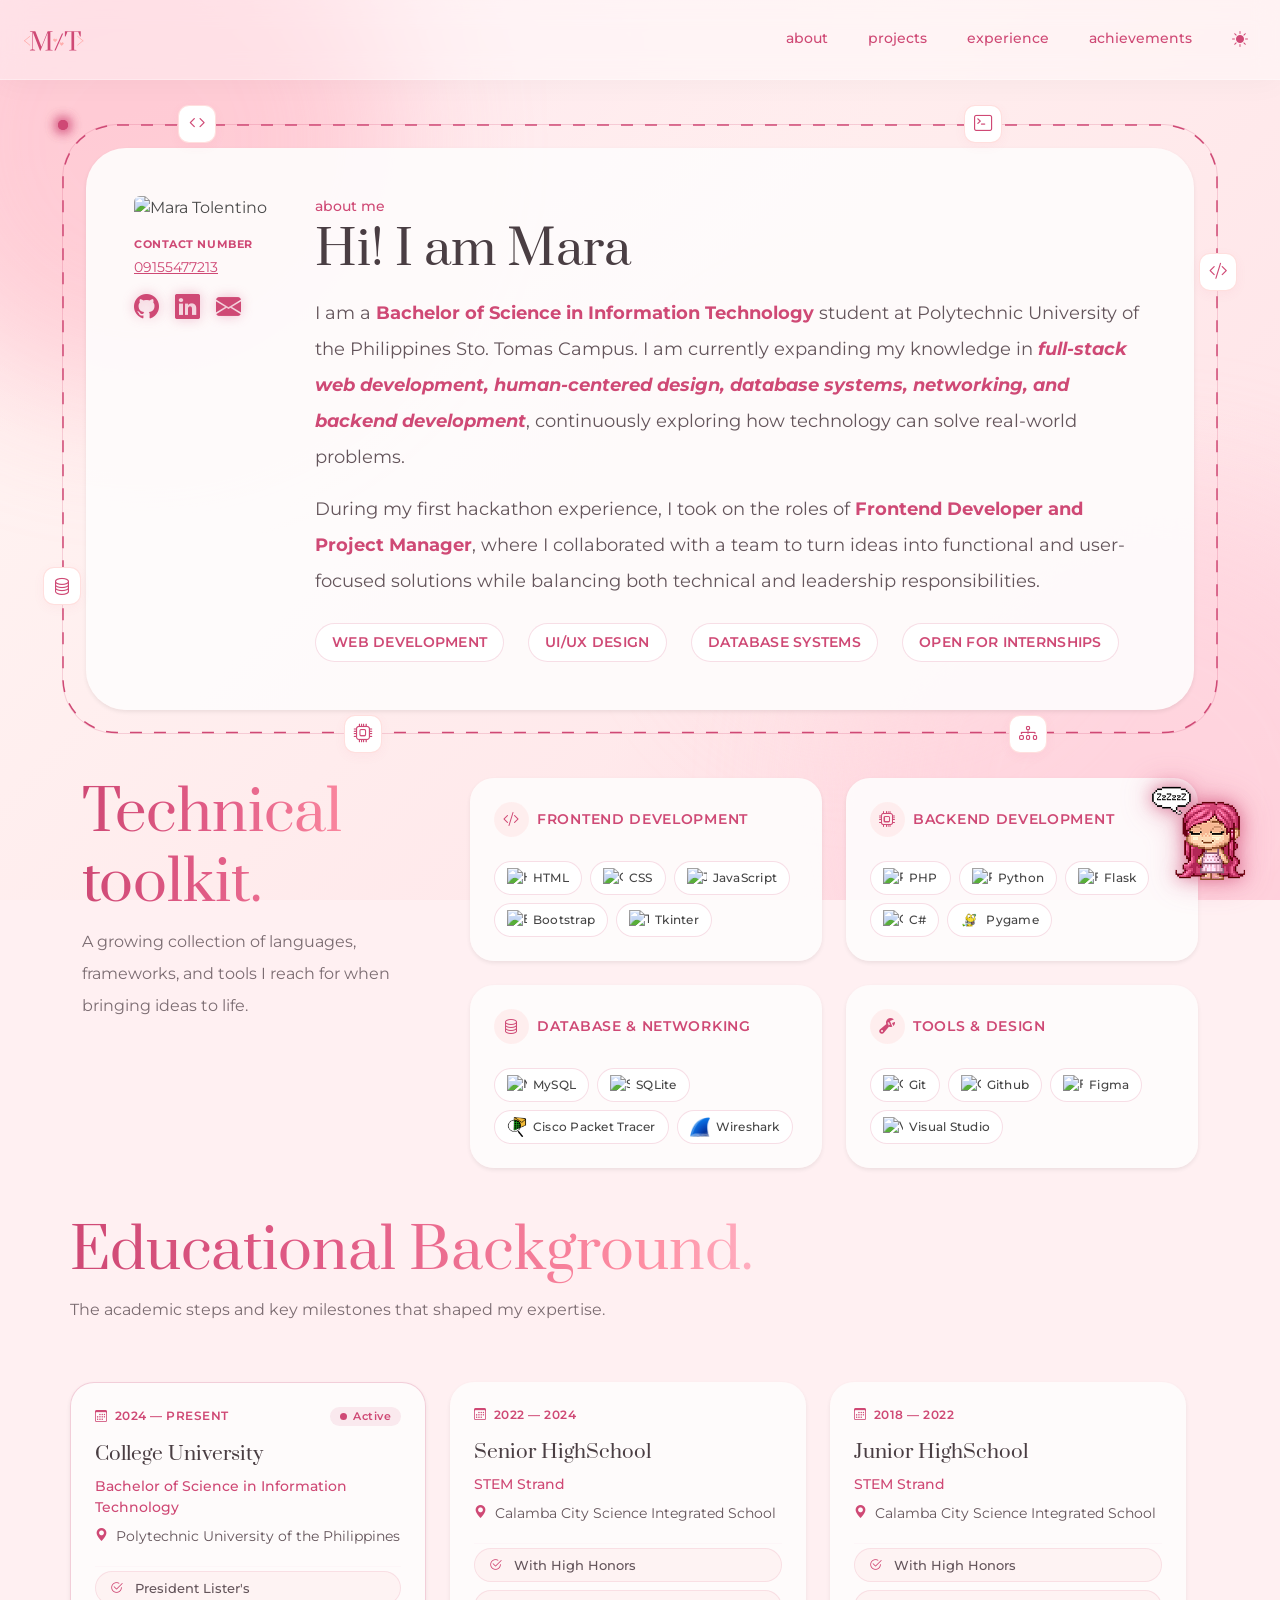
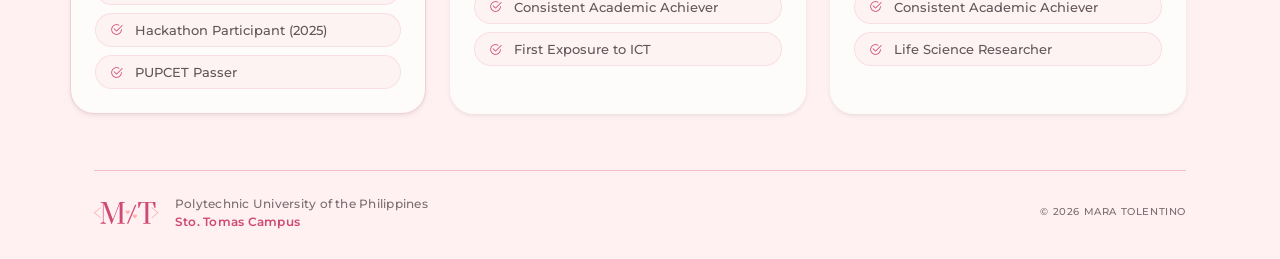
==== commit f947795e: "avatar added" ====
--- a/index.html
+++ b/index.html
@@ -529,6 +529,12 @@
                 </div>
             </footer>
 
+            <!-- FLOATING AVATAR -->
+            <div class="floating-avatar-container d-block">
+                <img src="static/images/Idle.png" alt="Idle Avatar" class="img-fluid avatar-glow avatar-idle-img">
+                <img src="static/images/Hover.png" alt="Active Avatar" class="img-fluid avatar-glow avatar-hover-img">
+            </div>
+
             <script src="https://cdn.jsdelivr.net/npm/bootstrap@5.3.8/dist/js/bootstrap.bundle.min.js"
                 integrity="sha384-FKyoEForCGlyvwx9Hj09JcYn3nv7wiPVlz7YYwJrWVcXK/BmnVDxM+D2scQbITxI"
                 crossorigin="anonymous"></script>
--- a/style.css
+++ b/style.css
@@ -845,6 +845,22 @@
         color: #e3d5da !important;
     }
 
+    /* Blobs */
+    .bg-blobs .blob-1 {
+        background: #5c1e30 !important; /* Deeper, muted magenta-pink */
+        opacity: 0.45;
+    }
+
+    .bg-blobs .blob-2 {
+        background: #4a1525 !important; /* Muted dark rose */
+        opacity: 0.45;
+    }
+
+    .bg-blobs .blob-3 {
+        background: #3d1b24 !important; /* Soft dark pastel maroon */
+        opacity: 0.25;
+    }
+
     /* Chips, Badge, Pills & Icons */
     .skill-chip {
         background-color: rgba(207, 73, 117, 0.15) !important; 
@@ -915,4 +931,44 @@
     .bi-check2 {
         color: #CF4975 !important;
     }
+}
+
+/* --- INTERACTIVE FLOATING AVATAR CONTAINER --- */
+.floating-avatar-container {
+    position: fixed;
+    bottom: 20px;
+    right: 20px;   
+    z-index: 1050; 
+    width: 120px;  
+    height: auto;
+    cursor: pointer;
+    transition: transform 0.3s ease-in-out;
+}
+
+.floating-avatar-container:hover {
+    transform: translateY(-5px);
+}
+
+/* --- IMAGE SWAP --- */
+.floating-avatar-container .avatar-hover-img {
+    display: none;
+}
+
+.floating-avatar-container:hover .avatar-idle-img {
+    display: none;
+}
+
+.floating-avatar-container:hover .avatar-hover-img {
+    display: block;
+}
+
+.avatar-glow {
+    filter: drop-shadow(0 0 8px rgba(207, 73, 117, 0.6)) 
+            drop-shadow(0 0 15px rgba(207, 73, 117, 0.4));
+    transition: filter 0.3s ease;
+}
+
+.floating-avatar-container:hover .avatar-glow {
+    filter: drop-shadow(0 0 12px rgba(207, 73, 117, 0.8)) 
+            drop-shadow(0 0 25px rgba(207, 73, 117, 0.6));
 }
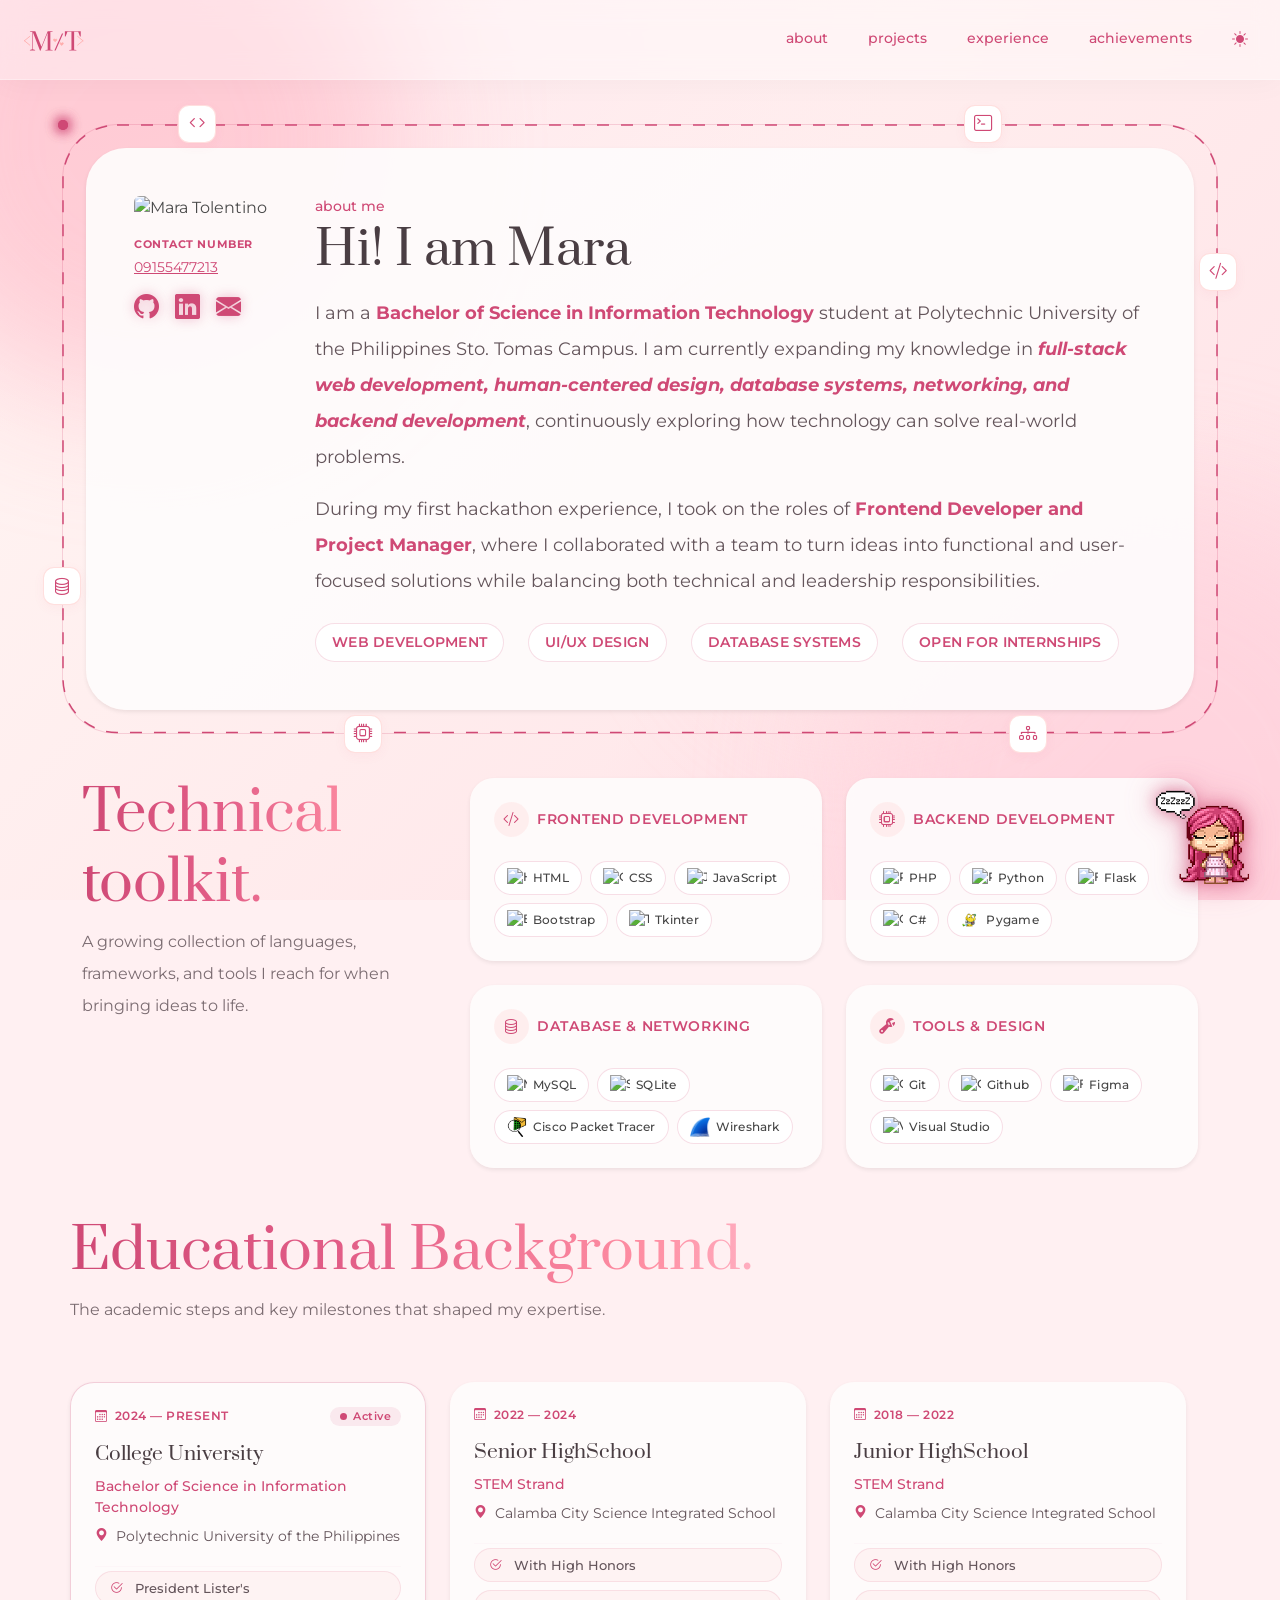
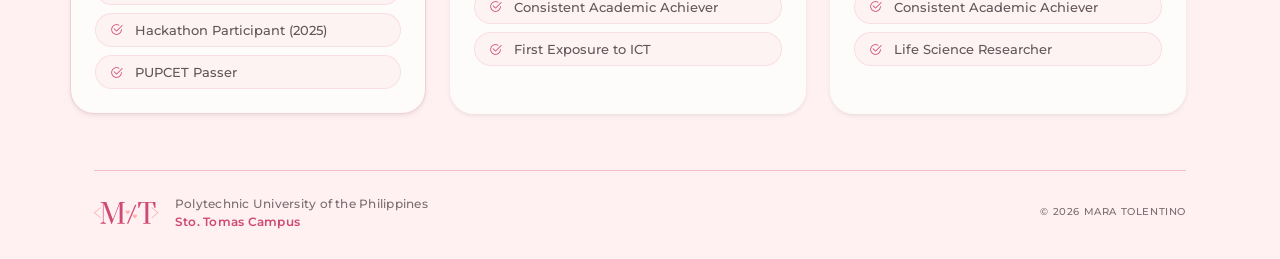
==== commit 90554064: "added avatar click and modal" ====
--- a/index.html
+++ b/index.html
@@ -530,9 +530,96 @@
             </footer>
 
             <!-- FLOATING AVATAR -->
-            <div class="floating-avatar-container d-block">
-                <img src="static/images/Idle.png" alt="Idle Avatar" class="img-fluid avatar-glow avatar-idle-img">
-                <img src="static/images/Hover.png" alt="Active Avatar" class="img-fluid avatar-glow avatar-hover-img">
+            <div class="position-fixed bottom-0 end-0 m-3" style="z-index: 1050; width: 120px;" data-bs-toggle="modal"
+                data-bs-target="#getInTouchModal">
+
+                <div class="floating-avatar-container d-none d-lg-block">
+                    <img src="static/images/Idle.png" alt="Idle Avatar" class="img-fluid avatar-glow avatar-idle-img">
+                    <img src="static/images/Hover.png" alt="Active Avatar"
+                        class="img-fluid avatar-glow avatar-hover-img">
+                </div>
+
+                <div class="d-block d-lg-none" style="cursor: pointer;">
+                    <img src="static/images/Hover.png" alt="Avatar" class="img-fluid avatar-glow">
+                </div>
+
+            </div>
+
+            <div class="modal fade" id="getInTouchModal" tabindex="-1" aria-labelledby="getInTouchModalLabel"
+                aria-hidden="true">
+                <div class="modal-dialog modal-dialog-centered">
+                    <div class="modal-content border-0 rounded-4 shadow p-3 project-modal-box">
+
+                        <div class="modal-header border-0 p-0 d-flex justify-content-end">
+                            <button type="button" class="btn-close shadow-none m-2" data-bs-dismiss="modal"
+                                aria-label="Close"></button>
+                        </div>
+
+                        <div class="modal-body pt-0 text-center">
+                            <img src="static/images/Click.png" alt="Click" class="img-fluid d-block mx-auto mb-3"
+                                style="max-height: 140px; width:auto;">
+
+                            <h2 class="prata text-pink fs-3 mb-2" id="getInTouchModalLabel">Get In Touch With Me!</h2>
+                            <p class="monstext text-secondary-copy lh-lg mb-1" style="font-size: 15px;">
+                                Let’s collaborate, bring creative ideas to life, or build beautiful applications
+                                together. Reach out anytime!
+                            </p>
+
+                            <hr class="edu-divider mb-1">
+
+                            <div class="d-flex flex-column gap-3 align-items-stretch text-start px-2">
+
+                                <div class="edu-highlight-pill d-flex align-items-center gap-3">
+                                    <i class="bi bi-envelope-fill text-pink fs-5"></i>
+                                    <div>
+                                        <small class="text-pink d-block fw-bold text-uppercase"
+                                            style="font-size: 10px; letter-spacing: 0.05em;">Email Address</small>
+                                        <a href="mailto:maratolentino12@gmail.com"
+                                            class="text-decoration-none text-secondary-copy fw-medium small">maratolentino12@gmail.com</a>
+                                    </div>
+                                </div>
+
+                                <div class="edu-highlight-pill d-flex align-items-center gap-3">
+                                    <i class="bi bi-telephone-fill text-pink fs-5"></i>
+                                    <div>
+                                        <small class="text-pink d-block fw-bold text-uppercase"
+                                            style="font-size: 10px; letter-spacing: 0.05em;">Contact Number</small>
+                                        <span class="text-secondary-copy fw-medium small">09155477213</span>
+                                    </div>
+                                </div>
+
+                                <div class="edu-highlight-pill d-flex align-items-center gap-3">
+                                    <i class="bi bi-github text-pink fs-5"></i>
+                                    <div>
+                                        <small class="text-pink d-block fw-bold text-uppercase"
+                                            style="font-size: 10px; letter-spacing: 0.05em;">GitHub Profile</small>
+                                        <a href="https://github.com/maratolentino" target="_blank"
+                                            rel="noopener noreferrer"
+                                            class="text-decoration-none text-secondary-copy fw-medium small">github.com/maratolentino</a>
+                                    </div>
+                                </div>
+
+                                <div class="edu-highlight-pill d-flex align-items-center gap-3">
+                                    <i class="bi bi-linkedin text-pink fs-5"></i>
+                                    <div>
+                                        <small class="text-pink d-block fw-bold text-uppercase"
+                                            style="font-size: 10px; letter-spacing: 0.05em;">LinkedIn Connection</small>
+                                        <a href="https://www.linkedin.com/in/mara-hanna-irish-tolentino-/"
+                                            target="_blank" rel="noopener noreferrer"
+                                            class="text-decoration-none text-secondary-copy fw-medium small">linkedin.com/in/mara-hanna-irish-tolentino-/</a>
+                                    </div>
+                                </div>
+
+                            </div>
+                        </div>
+
+                        <div class="px-3 pt-3 border-0 text-center">
+                            <small class="monstext text-secondary-copy" style="font-size: 11px; opacity: 0.7;">Looking
+                                forward to connecting with you!</small>
+                        </div>
+
+                    </div>
+                </div>
             </div>
 
             <script src="https://cdn.jsdelivr.net/npm/bootstrap@5.3.8/dist/js/bootstrap.bundle.min.js"
--- a/style.css
+++ b/style.css
@@ -933,14 +933,8 @@
     }
 }
 
-/* --- INTERACTIVE FLOATING AVATAR CONTAINER --- */
+/* --- FLOATING AVATAR --- */
 .floating-avatar-container {
-    position: fixed;
-    bottom: 20px;
-    right: 20px;   
-    z-index: 1050; 
-    width: 120px;  
-    height: auto;
     cursor: pointer;
     transition: transform 0.3s ease-in-out;
 }
@@ -962,6 +956,7 @@
     display: block;
 }
 
+/* --- GLOW EFFECTS --- */
 .avatar-glow {
     filter: drop-shadow(0 0 8px rgba(207, 73, 117, 0.6)) 
             drop-shadow(0 0 15px rgba(207, 73, 117, 0.4));
@@ -971,4 +966,13 @@
 .floating-avatar-container:hover .avatar-glow {
     filter: drop-shadow(0 0 12px rgba(207, 73, 117, 0.8)) 
             drop-shadow(0 0 25px rgba(207, 73, 117, 0.6));
+}
+
+.edu-highlight-pill a {
+    color: inherit;
+    transition: color 0.2s ease-in-out;
+}
+
+.edu-highlight-pill:hover a {
+    color: #CF4975 !important;
 }
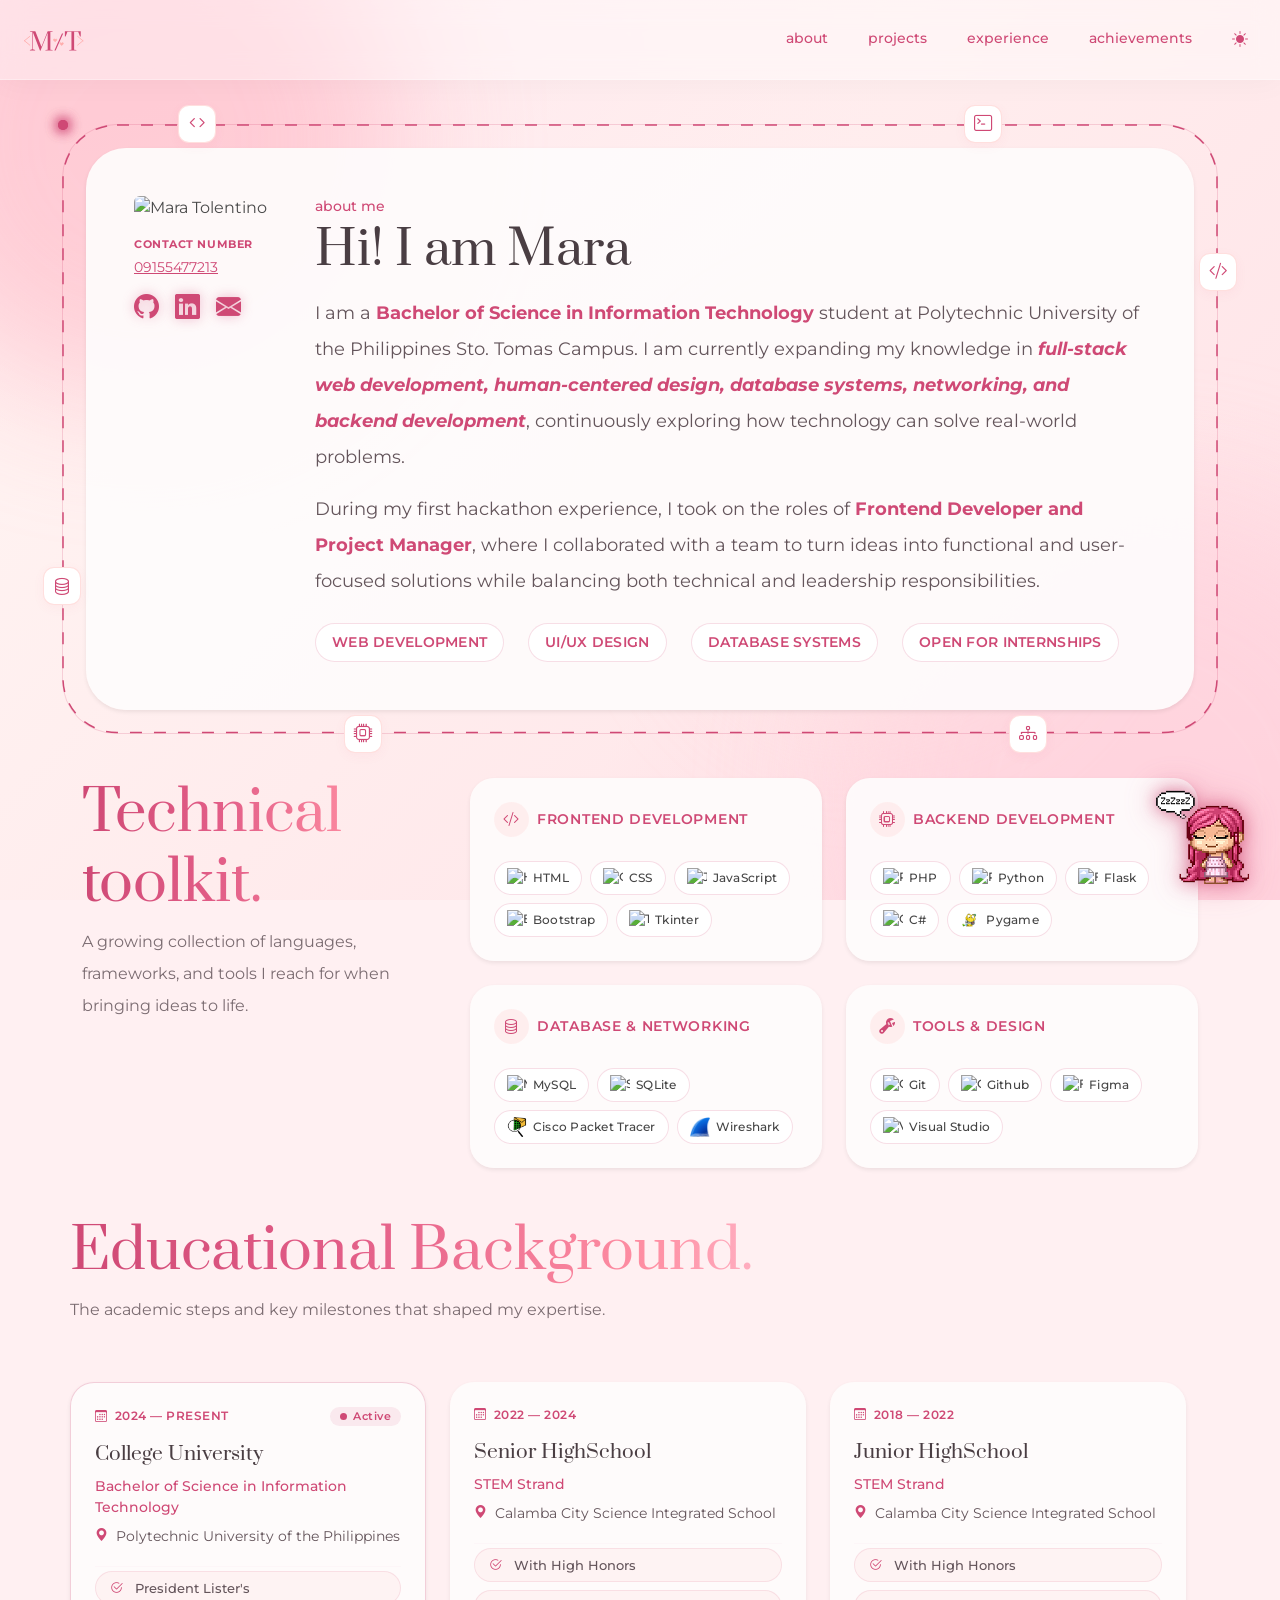
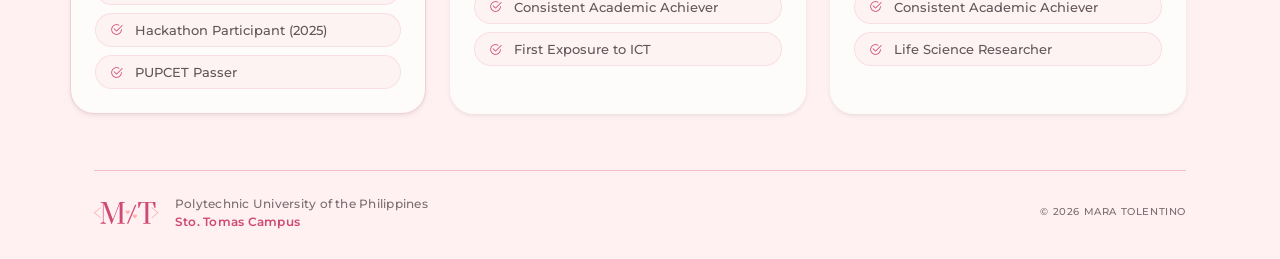
==== commit 77991978: "avatar updated and floating animation is added" ====
--- a/index.html
+++ b/index.html
@@ -539,8 +539,10 @@
                         class="img-fluid avatar-glow avatar-hover-img">
                 </div>
 
-                <div class="d-block d-lg-none" style="cursor: pointer;">
-                    <img src="static/images/Hover.png" alt="Avatar" class="img-fluid avatar-glow">
+                <div class="floating-avatar-container d-block d-lg-none">
+                    <img src="static/images/Idle.png" alt="Idle Avatar" class="img-fluid avatar-glow avatar-idle-img">
+                    <img src="static/images/Hover.png" alt="Active Avatar"
+                        class="img-fluid avatar-glow avatar-hover-img">
                 </div>
 
             </div>
--- a/style.css
+++ b/style.css
@@ -936,11 +936,13 @@
 /* --- FLOATING AVATAR --- */
 .floating-avatar-container {
     cursor: pointer;
-    transition: transform 0.3s ease-in-out;
+    animation: floatAnimation 2s ease-in-out infinite;
+    transition: transform 0.3s ease-in-out, filter 0.3s ease;
 }
 
 .floating-avatar-container:hover {
     transform: translateY(-5px);
+    animation-duration: 2s;
 }
 
 /* --- IMAGE SWAP --- */
@@ -975,4 +977,16 @@
 
 .edu-highlight-pill:hover a {
     color: #CF4975 !important;
+}
+
+@keyframes floatAnimation {
+    0% {
+        transform: translateY(0px);
+    }
+    50% {
+        transform: translateY(-8px);
+    }
+    100% {
+        transform: translateY(0px);
+    }
 }
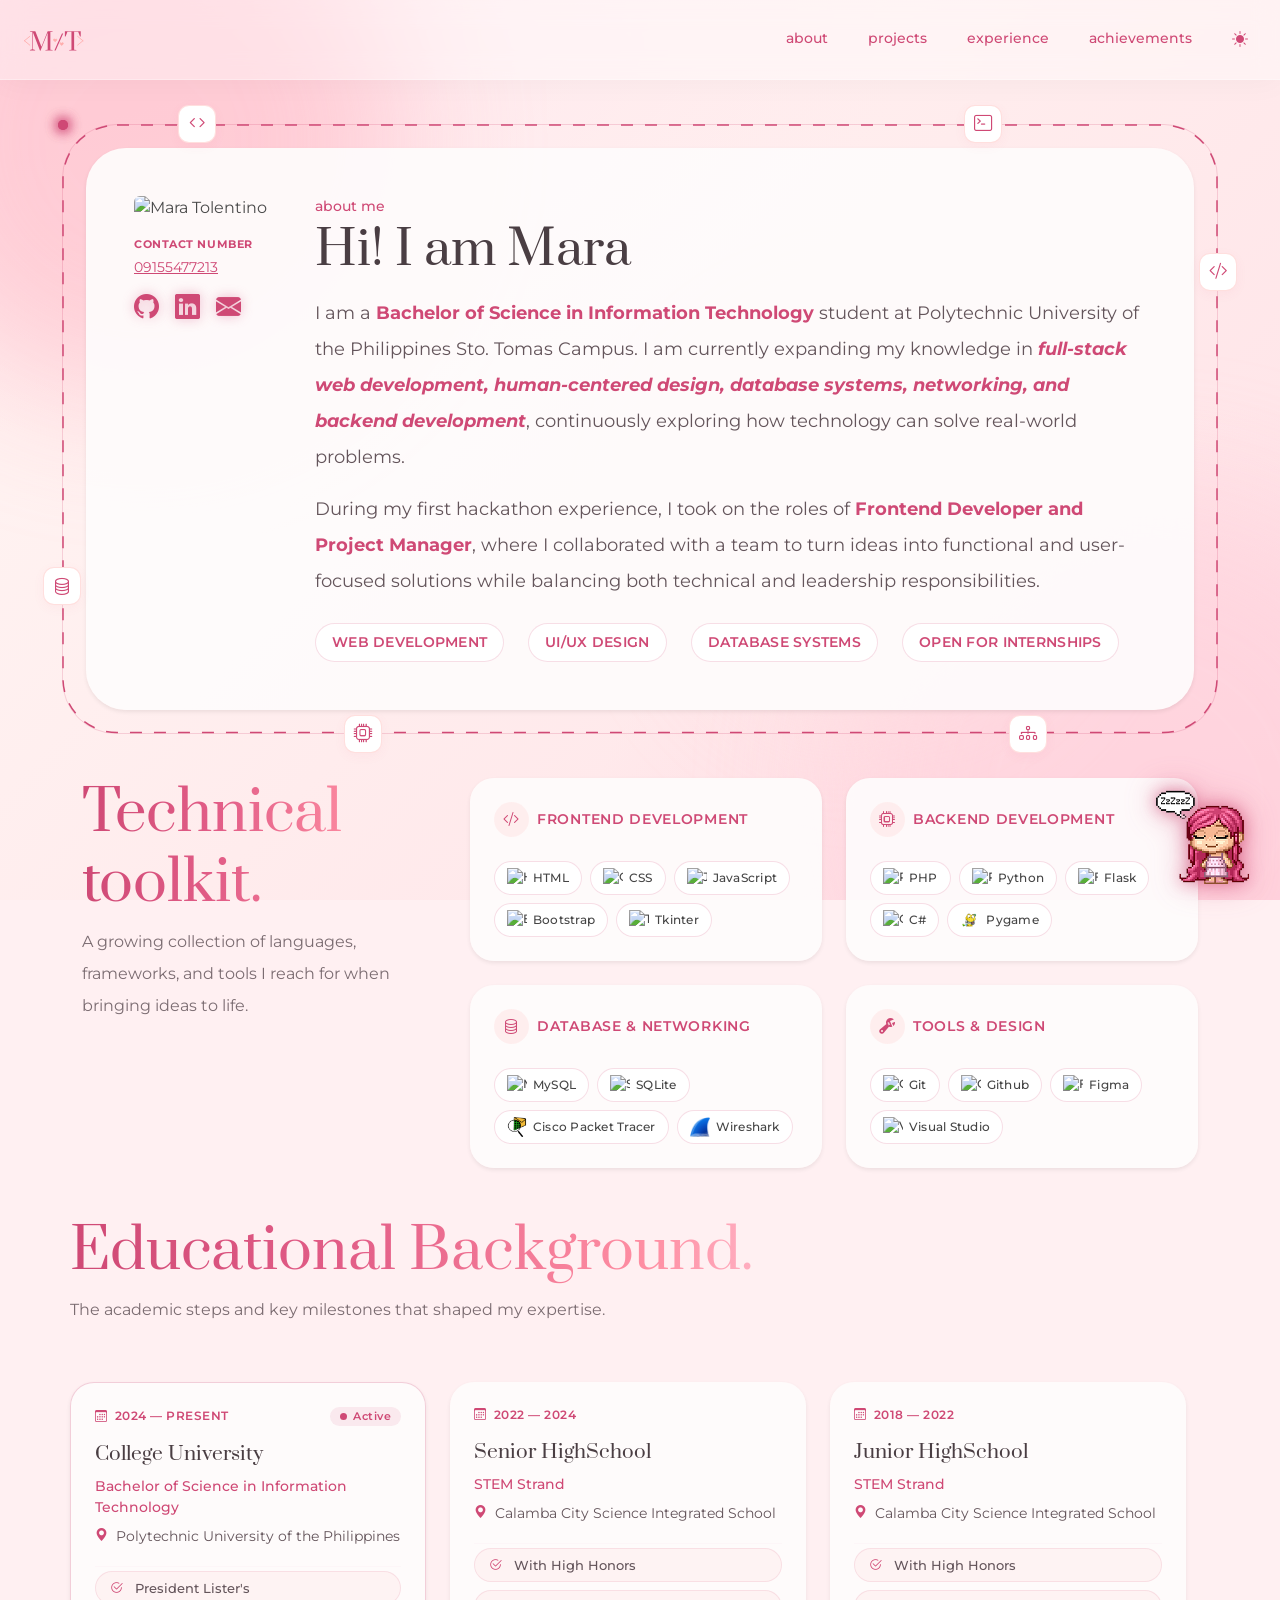
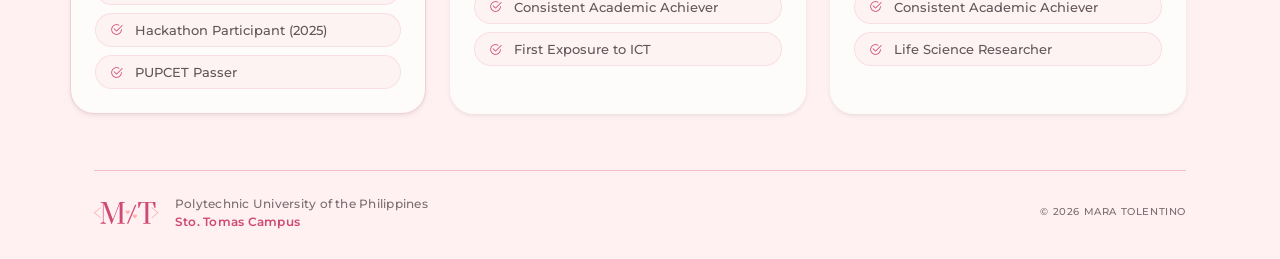
==== commit c4934260: "final updates" ====
--- a/index.html
+++ b/index.html
@@ -569,7 +569,7 @@
 
                             <hr class="edu-divider mb-1">
 
-                            <div class="d-flex flex-column gap-3 align-items-stretch text-start px-2">
+                            <div class="d-flex flex-column gap-3 align-items-stretch text-start px-1">
 
                                 <div class="edu-highlight-pill d-flex align-items-center gap-3">
                                     <i class="bi bi-envelope-fill text-pink fs-5"></i>
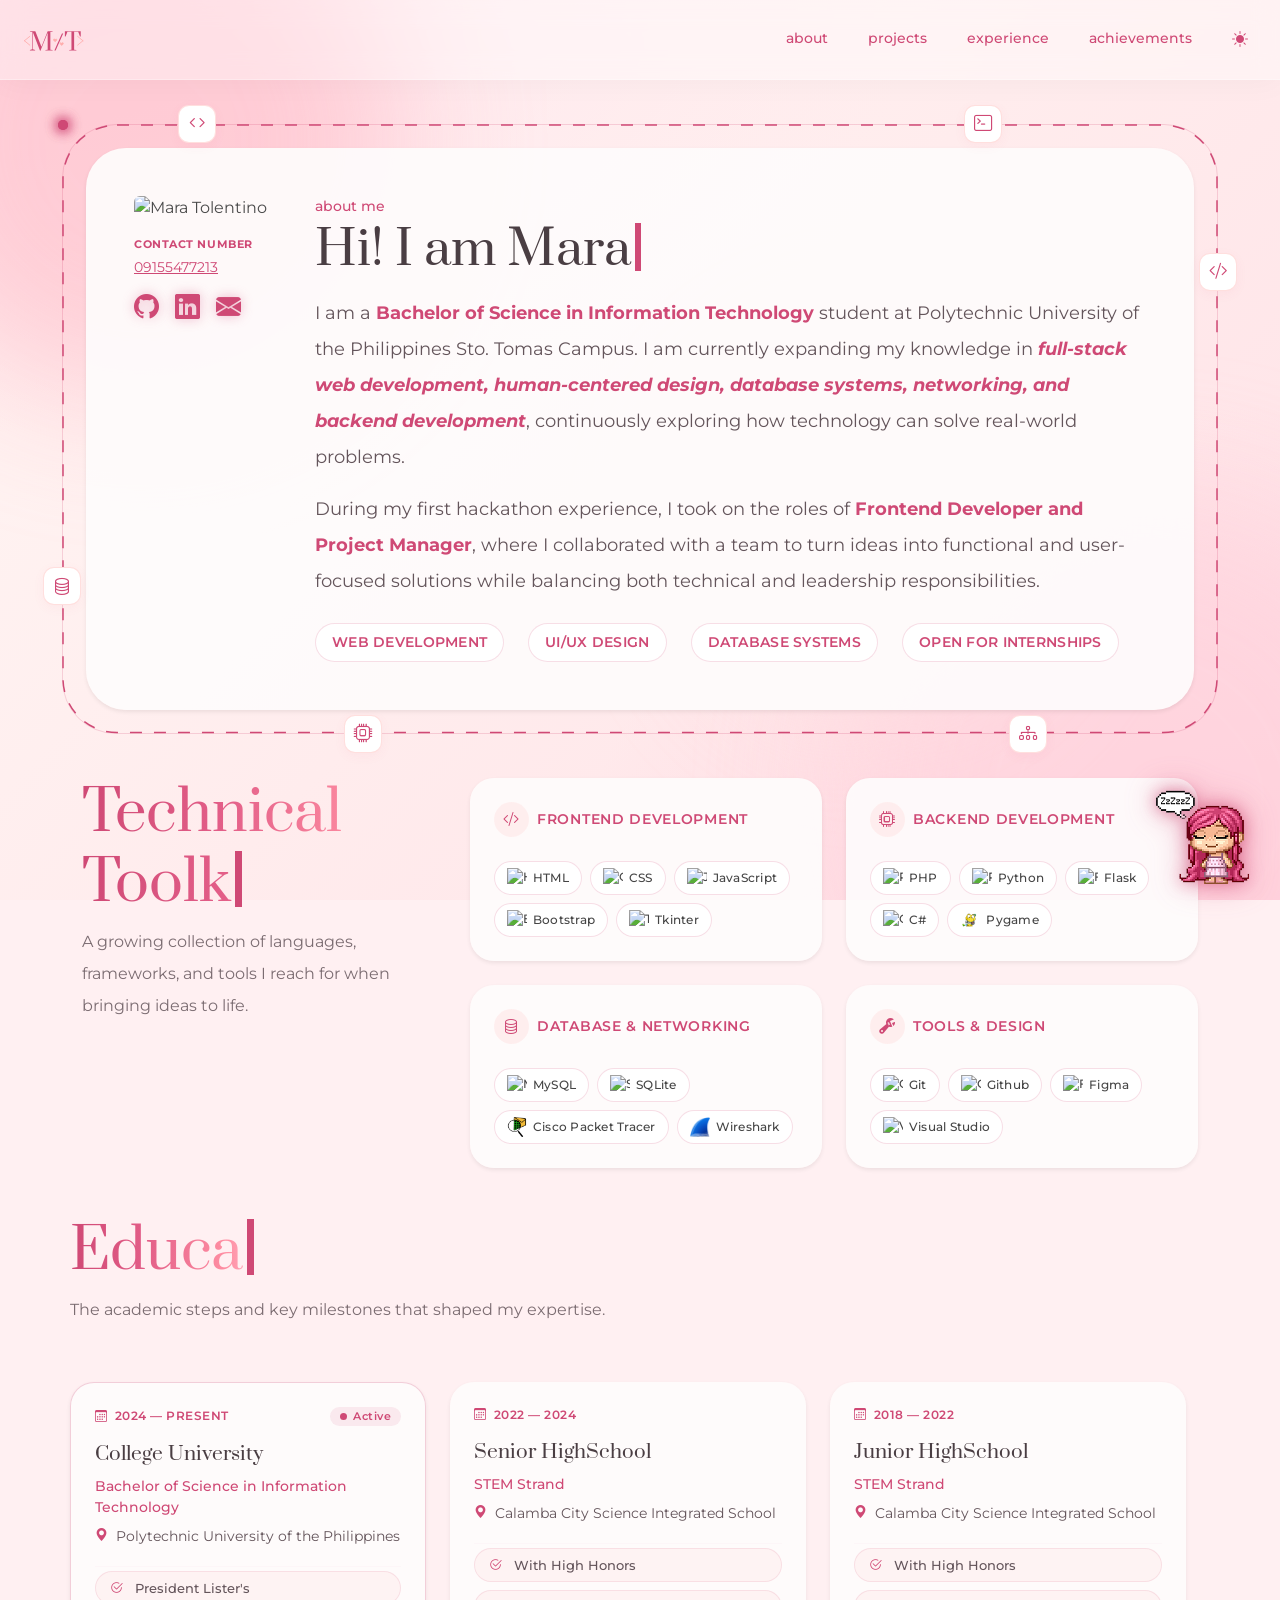
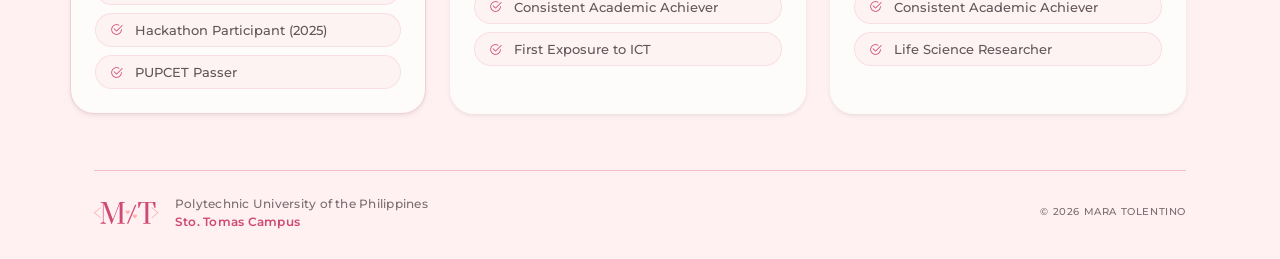
==== commit b4fee3d7: "final commit" ====
--- a/index.html
+++ b/index.html
@@ -135,7 +135,7 @@
                     <!-- Right content -->
                     <div class="col-12 col-md text-start">
                         <span class="text-pink text-lowercase d-block mb-1 small fw-medium">about me</span>
-                        <h1 class="display-5 prata text-dark-title mb-3">Hi! I am Mara</h1>
+                        <h1 class="display-5 prata text-dark-title mb-3 typewriter-heading" data-text="Hi! I am Mara">Hi! I am Mara</h1>
 
                         <div class="monstext text-secondary-copy fs-6 lh-lg">
                             <p class="mb-3" style="font-size: 18px;">
@@ -179,7 +179,8 @@
             <div class="row g-4 g-lg-5 align-items-start">
 
                 <div class="col-12 col-lg-4 text-start scroll-animate">
-                    <h2 class="display-4 prata lh-sm mb-2 text-gradient-project">Technical toolkit.</h2>
+                    <h1 class="display-4 prata lh-sm mb-2 text-gradient-project typewriter-heading"
+                        id="typewriterHeading" data-text="Technical Toolkit."></h1>
                     <p class="monstext text-secondary-copy lh-lg" style="font-size: 16px; opacity: 0.85;">
                         A growing collection of languages, frameworks, and tools I reach for when bringing ideas to
                         life.
@@ -353,10 +354,13 @@
                     </div>
                 </div>
 
+                <br> <br>
+
                 <!-- EDUCATIONAL BACKGROUND -->
-                <div class="row mb-2">
+                <div class="row mb-2 mt-5">
                     <div class="col-12 text-start scroll-animate">
-                        <h2 class="display-4 prata lh-sm mb-2 mt-5 text-gradient-project">Educational Background.</h2>
+                        <h1 class="display-4 prata lh-sm mb-2 text-gradient-project typewriter-heading"
+                        data-text="Educational Background."></h1>
                         <p class="monstext text-secondary-copy lh-lg mb-0" style="font-size: 16px; opacity: 0.85;">
                             The academic steps and key milestones that shaped my expertise.
                         </p>
@@ -558,7 +562,7 @@
                         </div>
 
                         <div class="modal-body pt-0 text-center">
-                            <img src="static/images/Click.png" alt="Click" class="img-fluid d-block mx-auto mb-3"
+                            <img src="static/images/Click.png" alt="Click" class="floating-avatar-container avatar-glow img-fluid d-block mx-auto mb-3"
                                 style="max-height: 140px; width:auto;">
 
                             <h2 class="prata text-pink fs-3 mb-2" id="getInTouchModalLabel">Get In Touch With Me!</h2>
@@ -700,6 +704,56 @@
                     })
                 })()
             </script>
+
+            <!-- Typewriter Effect Script -->
+    <script>
+        document.addEventListener("DOMContentLoaded", function () {
+            const headings = document.querySelectorAll('.typewriter-heading');
+            if (!headings.length) return;
+
+            function randomDelay() {
+                const base = 40 + Math.random() * 70; // 40-110ms normal range
+                const isPause = Math.random() < 0.08;  // ~8% chance of a longer pause
+                return isPause ? base + 200 + Math.random() * 250 : base;
+            }
+
+            function startTyping(el) {
+                if (el.dataset.typed === 'true') return;
+                el.dataset.typed = 'true';
+
+                const fullText = el.getAttribute('data-text') || '';
+                let i = 0;
+                el.textContent = '';
+
+                function typeLetter() {
+                    if (i <= fullText.length) {
+                        el.textContent = fullText.slice(0, i);
+                        i++;
+                        setTimeout(typeLetter, randomDelay());
+                    } else {
+                        el.classList.add('typing-done');
+                    }
+                }
+
+                typeLetter();
+            }
+
+            const observer = new IntersectionObserver((entries, observer) => {
+                entries.forEach((entry) => {
+                    if (entry.isIntersecting) {
+                        startTyping(entry.target);
+                        observer.unobserve(entry.target);
+                    }
+                });
+            }, {
+                threshold: 0.2
+            });
+
+            headings.forEach((el) => {
+                observer.observe(el);
+            });
+        });
+    </script>
 </body>
 
 </html>
--- a/style.css
+++ b/style.css
@@ -653,9 +653,14 @@
     margin-bottom: 1.5rem;
     display: flex;
     align-items: flex-start;
+    min-width: 0;
 }
 
 .timeline-item:last-child { margin-bottom: 0; }
+
+.timeline-item > div {
+    min-width: 0;
+}
 
 .icon-box {
     width: 42px;
@@ -683,12 +688,14 @@
     font-weight: 500;
     color: #434343;
     line-height: 1.3;
+    word-break: break-word;
 }
 
 .event-sub {
     font-size: 0.85rem;
     font-weight: 400;
     color: #64555B;
+    word-break: break-word;
 }
 
 .main-title {
@@ -739,15 +746,25 @@
 
 /* Desktop layout: Sticky sidebar */
 @media (min-width: 992px) {
+    .container.timeline-container .row {
+        position: relative;
+        align-items: flex-start;
+        gap: 2rem;
+    }
+
     .container.timeline-container .row > .col-lg-4 {
         position: fixed !important;
         width: 33.33333%;
-        top: 50px;
+        top: 84px;
         left: 5%;
     }
 
     .container.timeline-container .row > .col-lg-8 {
-        margin-left: auto !important;
+        margin-left: calc(33.33333% + 6rem) !important;
+    }
+
+    .timeline-block {
+        padding-top: 1rem;
     }
 }
 
@@ -766,13 +783,18 @@
     p, .text-muted, .subtitle { font-size: 0.85rem !important; }
     .navbar-nav .nav-link { font-size: 0.8rem !important; }
 
-    .event-title { font-size: 0.9rem !important; }
-    .event-sub { font-size: 0.8rem !important; }
+    .event-title { font-size: 0.95rem !important; }
+    .event-sub { font-size: 0.82rem !important; }
     .year-label { font-size: 1.5rem !important; }
 
-    .timeline-block::before { width: 75%; }
-    .year-label { width: 20%; }
-    .timeline-events-wrapper { margin-left: 25%; }
+    .timeline-block::before { width: 70%; }
+    .year-label { width: 22%; }
+    .timeline-events-wrapper { margin-left: 22%; }
+
+    .col-lg-4 {
+        position: static !important;
+        width: 100% !important;
+    }
 
     .badge, .skill-tag, .tag, [class*="badge"], [class*="tag"], [class*="pill"] {
         font-size: 0.65rem !important;
@@ -798,9 +820,24 @@
         padding-top: 10px;
     }
 
-    .modal-dialog { margin: 1.5rem; }
+    .timeline-item {
+        flex-direction: column;
+        gap: 0.75rem;
+    }
+
+    .icon-box {
+        width: 46px;
+        height: 46px;
+    }
+
+    .modal-dialog { margin: 1rem; }
 
     footer, footer * { font-size: 0.75rem !important; }
+
+    .carousel-item img {
+        height: auto !important;
+        aspect-ratio: 4 / 3;
+    }
 }
 
 /* Theme Toggle */
@@ -989,4 +1026,21 @@
     100% {
         transform: translateY(0px);
     }
+}
+
+/* Typewriter */
+.typewriter-heading::after {
+    content: '';
+    display: inline-block;
+    width: 0.12em;
+    height: 1em;
+    margin-left: 4px;
+    background-color: #CF4975;
+    vertical-align: -0.12em;
+    animation: pulseCursor 1s ease-in-out infinite;
+}
+
+@keyframes pulseCursor {
+    0%, 100% { opacity: 1; }
+    50% { opacity: 0; }
 }
